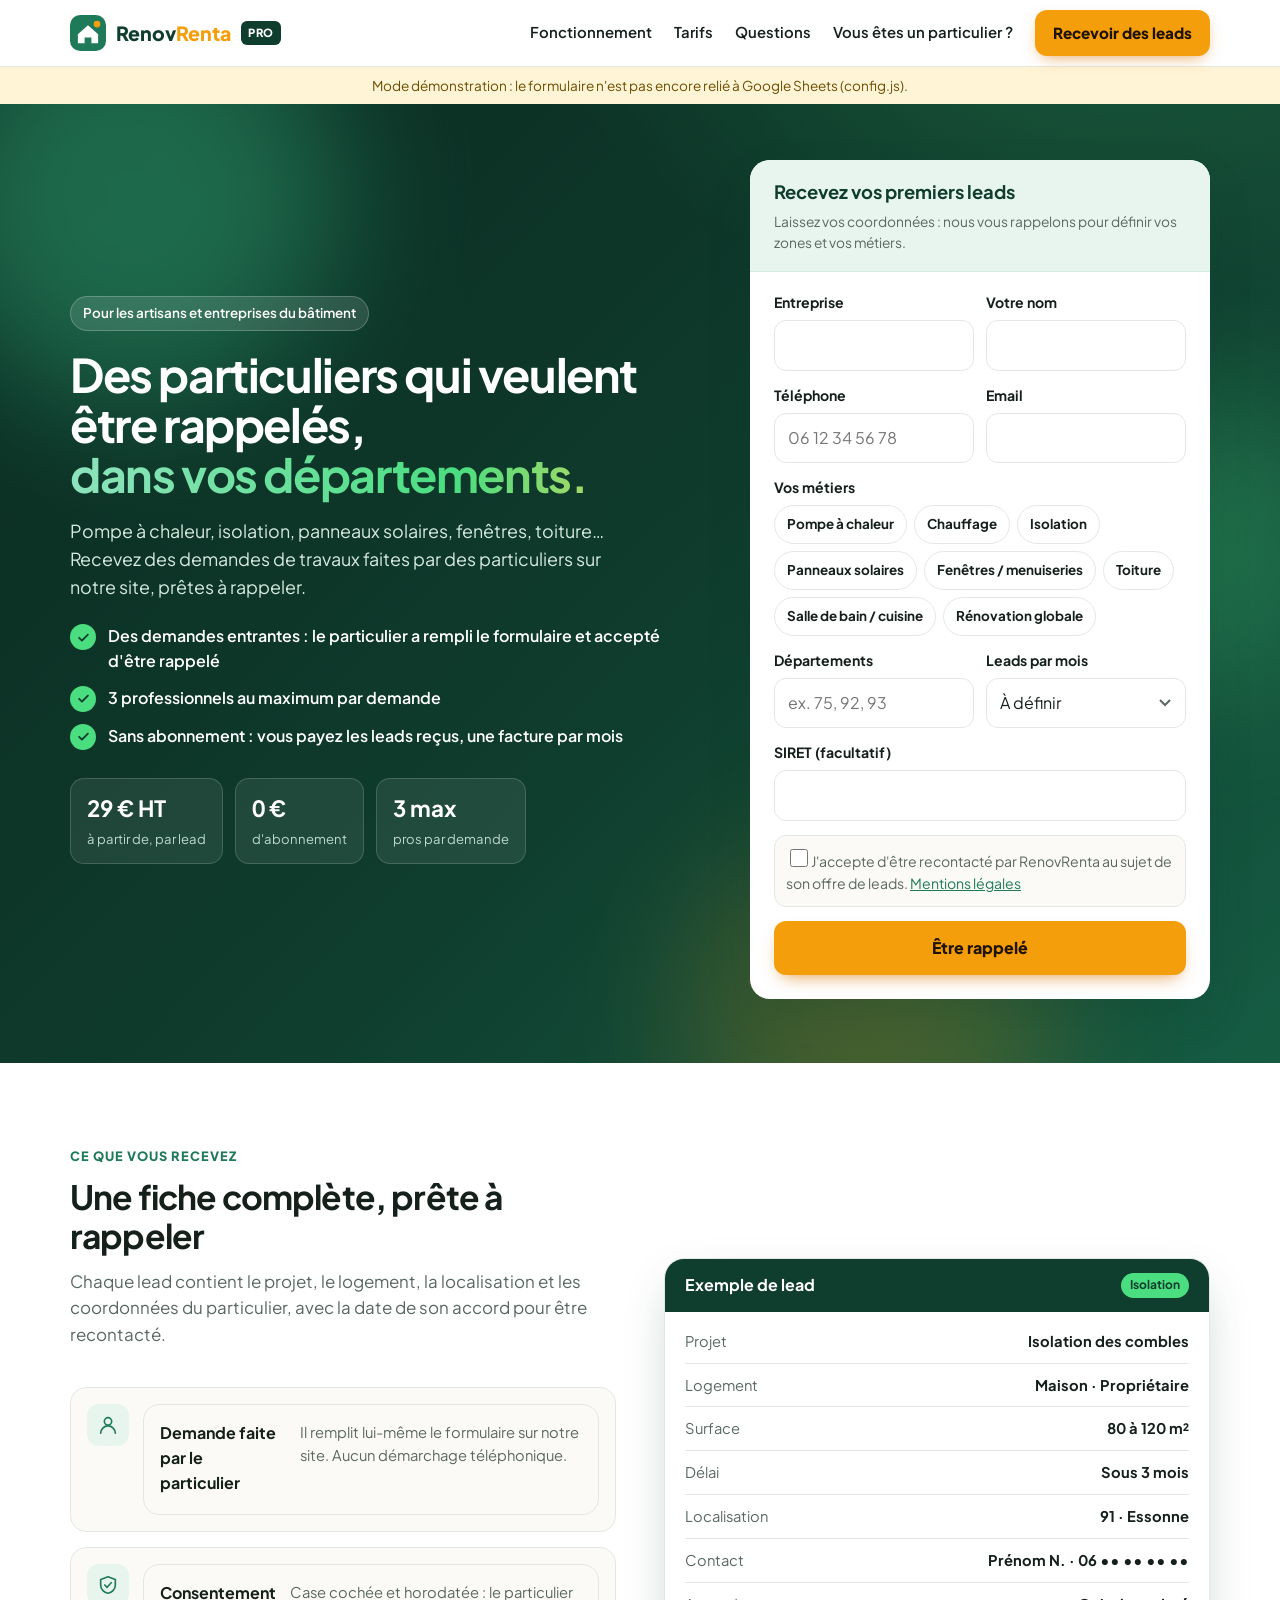
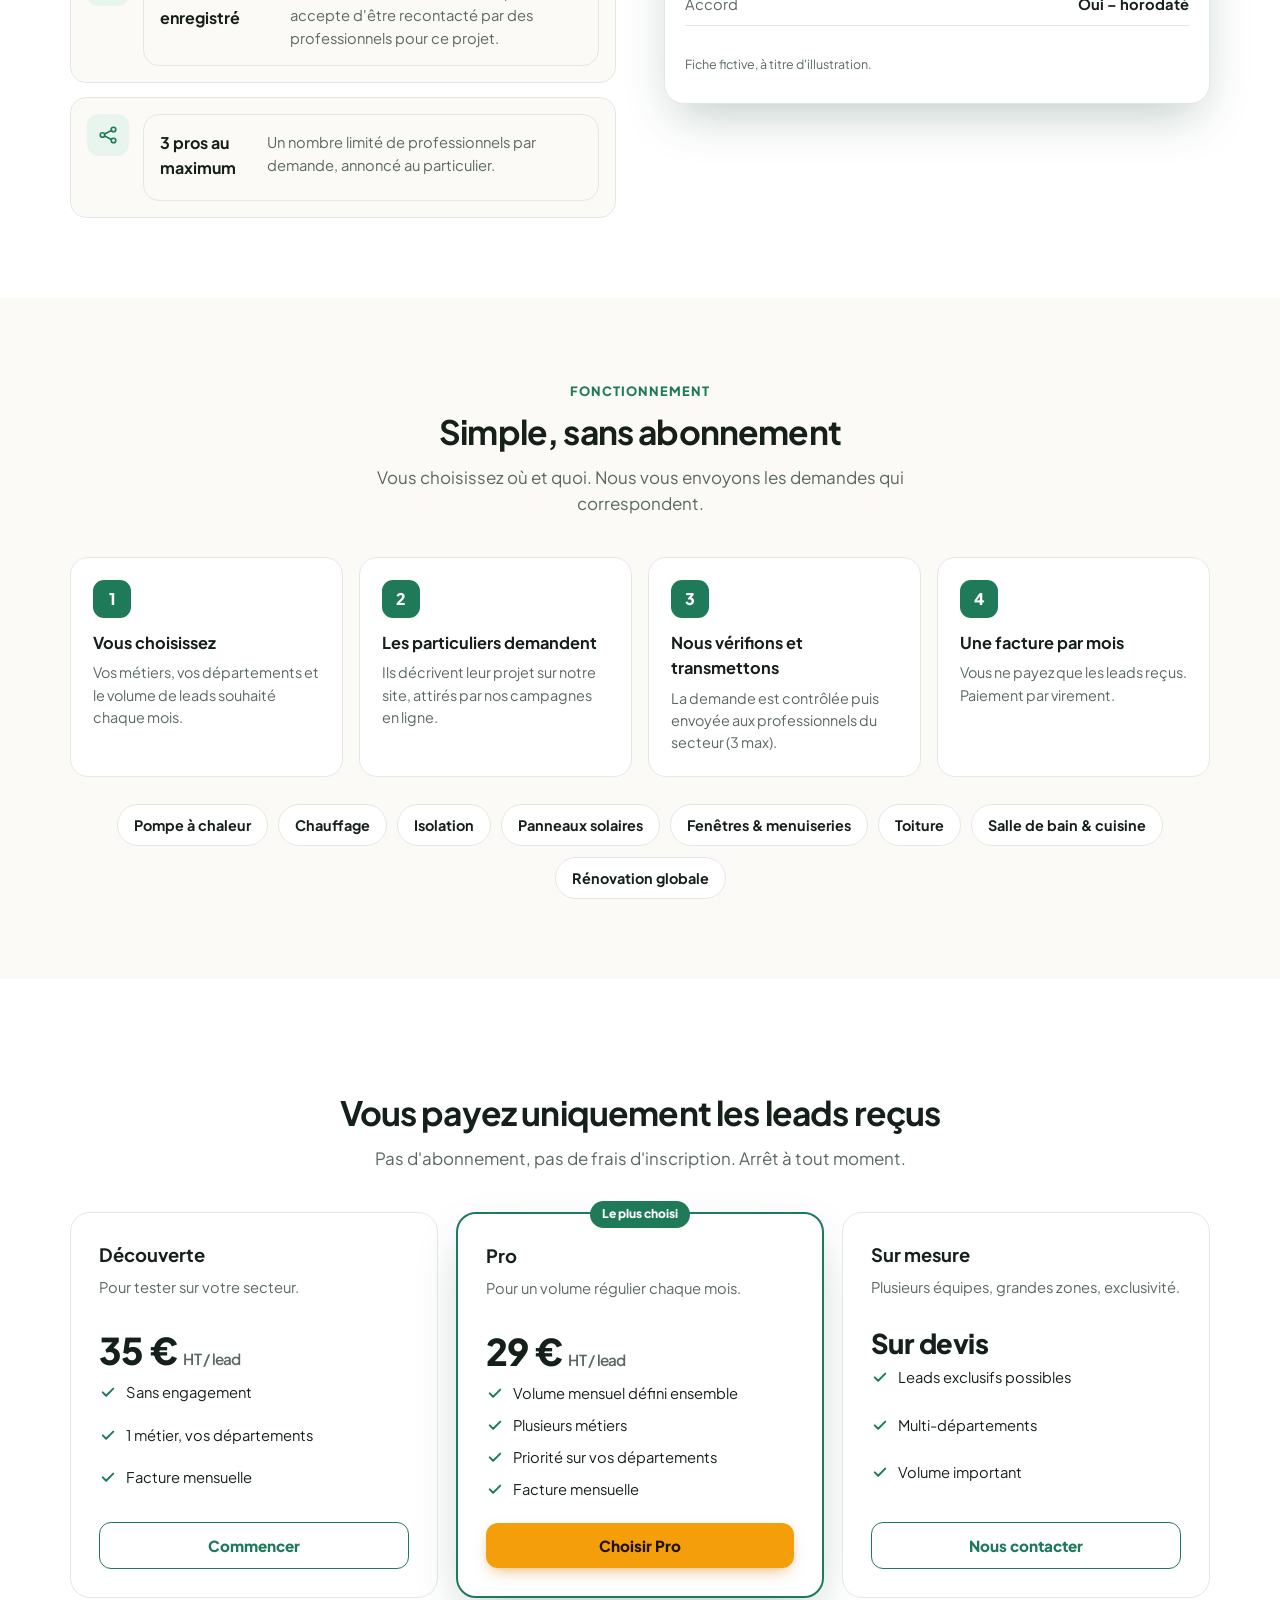
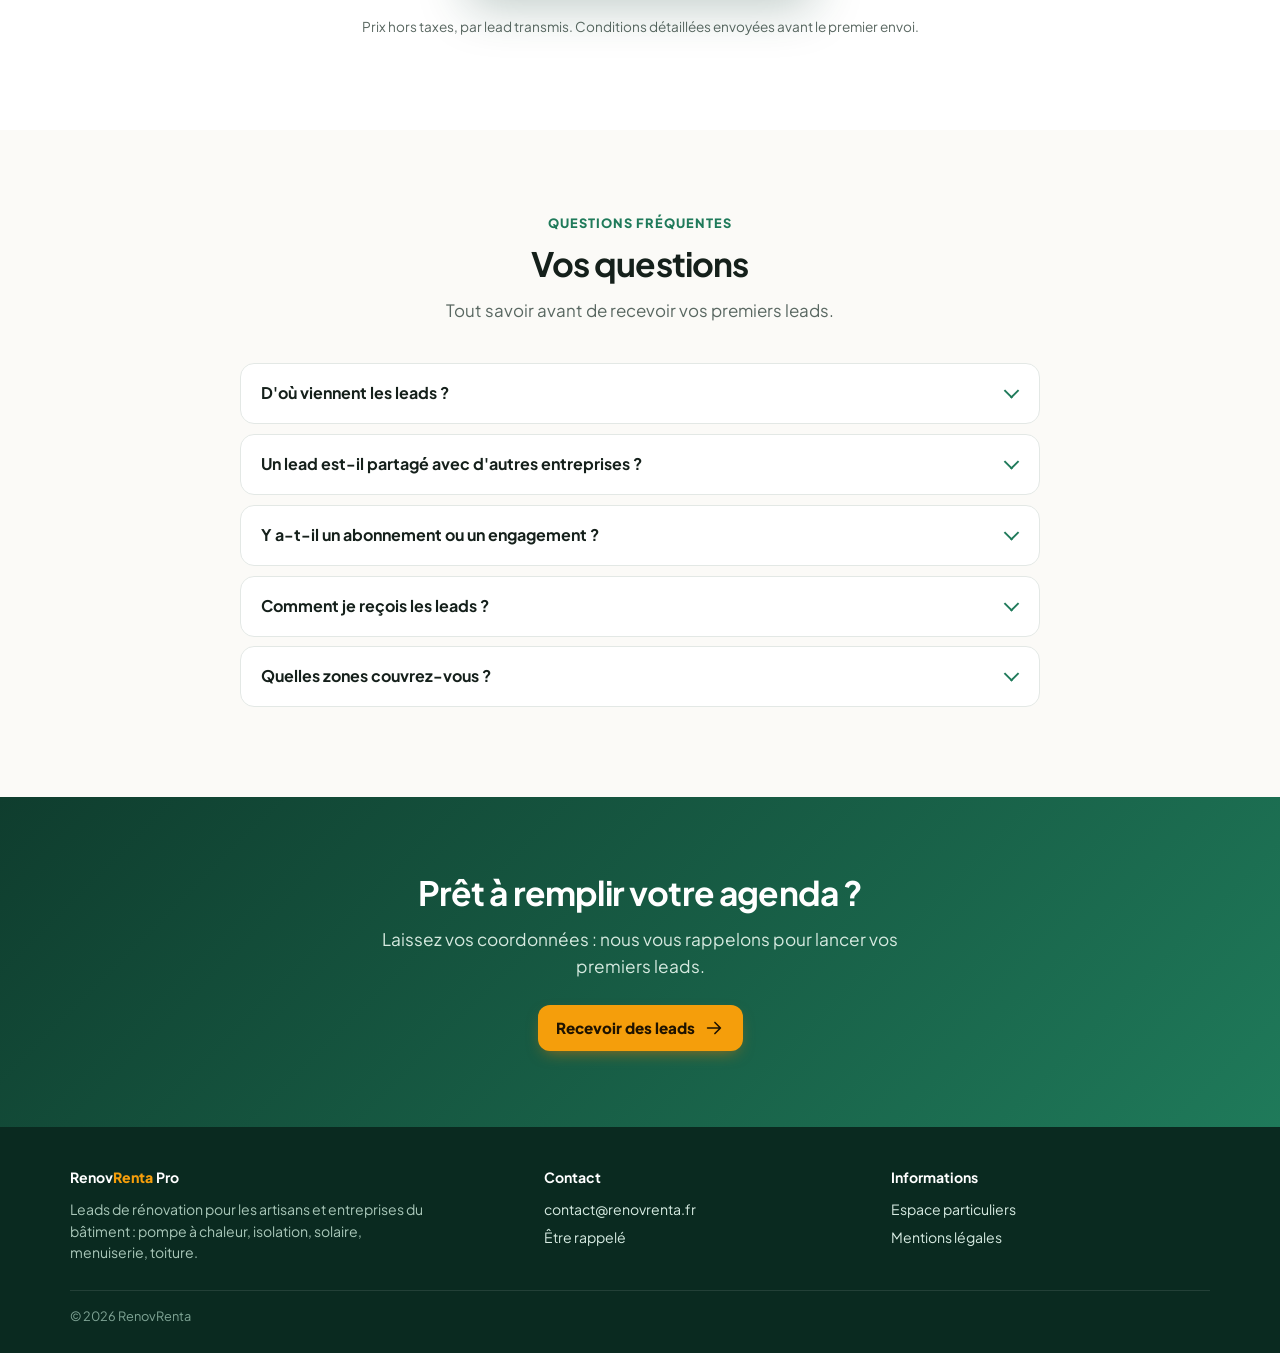
==== artisans.html @ 7b588a80 "Add files via upload" ====
<!DOCTYPE html>
<html lang="fr">
<head>
<meta charset="utf-8">
<meta name="viewport" content="width=device-width, initial-scale=1, viewport-fit=cover">
<title>RenovRenta Pro – Leads rénovation pour artisans : pompe à chaleur, isolation, solaire</title>
<meta name="description" content="Recevez des demandes de particuliers qui veulent être rappelés pour leurs travaux : pompe à chaleur, isolation, panneaux solaires, fenêtres, toiture. Dans vos départements, sans abonnement, à partir de 29 € HT le lead.">
<link rel="canonical" href="https://elya1234.github.io/Leade/artisans.html">
<meta name="robots" content="index, follow">
<meta property="og:type" content="website">
<meta property="og:locale" content="fr_FR">
<meta property="og:title" content="RenovRenta Pro – Des leads rénovation dans vos départements">
<meta property="og:description" content="Des particuliers qui demandent à être rappelés pour leurs travaux. Sans abonnement, à partir de 29 € HT le lead.">
<meta property="og:url" content="https://elya1234.github.io/Leade/artisans.html">
<meta property="og:image" content="https://elya1234.github.io/Leade/og-image.png">
<meta name="twitter:card" content="summary_large_image">
<meta name="theme-color" content="#0f3d2e">
<link rel="icon" type="image/svg+xml" href="favicon.svg">
<link rel="apple-touch-icon" href="apple-touch-icon.png">
<link rel="preconnect" href="https://fonts.googleapis.com">
<link rel="preconnect" href="https://fonts.gstatic.com" crossorigin>
<link href="https://fonts.googleapis.com/css2?family=Plus+Jakarta+Sans:wght@400;500;600;700;800&display=swap" rel="stylesheet">
<style>
:root{--vert:#1f7a5a;--vert-fonce:#0f3d2e;--menthe:#e8f5ef;--menthe-2:#d3ede1;--orange:#f59e0b;--orange-fonce:#d97706;--creme:#fbfaf7;--texte:#15201b;--gris:#5a6862;--bord:#e3e8e5;--erreur:#c62828;--ombre:0 20px 50px -12px rgba(15,61,46,.28);--ombre-s:0 4px 14px rgba(15,61,46,.08);--font:"Plus Jakarta Sans",-apple-system,BlinkMacSystemFont,"Segoe UI",Roboto,Arial,sans-serif}
*{box-sizing:border-box}html{scroll-behavior:smooth;-webkit-text-size-adjust:100%}
body{margin:0;font-family:var(--font);color:var(--texte);background:var(--creme);line-height:1.55;font-size:16px;-webkit-font-smoothing:antialiased}
a{color:var(--vert)}.wrap{max-width:1180px;margin:0 auto;padding:0 20px}
svg.i{width:22px;height:22px;stroke:currentColor;fill:none;stroke-width:1.8;stroke-linecap:round;stroke-linejoin:round;flex:none}
header.top{background:rgba(255,255,255,.96);backdrop-filter:blur(8px);border-bottom:1px solid var(--bord);position:sticky;top:0;z-index:40}
header.top .wrap{display:flex;align-items:center;justify-content:space-between;height:66px;gap:12px}
.logo{display:flex;align-items:center;gap:10px;text-decoration:none;color:var(--vert-fonce);font-weight:800;font-size:1.22rem}
.logo .pro{background:var(--vert-fonce);color:#fff;font-size:.7rem;padding:3px 7px;border-radius:6px;letter-spacing:.05em}
.nav{display:flex;align-items:center;gap:22px}.nav a.l{color:var(--texte);text-decoration:none;font-weight:600;font-size:.93rem}.nav a.l:hover{color:var(--vert)}
.btn-cta{white-space:nowrap;display:inline-flex;align-items:center;gap:8px;background:var(--orange);color:#1f1300;text-decoration:none;font-weight:800;padding:11px 18px;border-radius:12px;box-shadow:0 6px 16px -6px rgba(217,119,6,.7);border:0;font-family:inherit;font-size:.95rem;cursor:pointer;transition:.15s}
.btn-cta .sm{display:none}
.btn-cta:hover{background:var(--orange-fonce);color:#fff}
.demo{display:none;background:#fff4d6;color:#6b4e00;text-align:center;padding:8px 16px;font-size:.85rem}
.hero{background:radial-gradient(900px 500px at 85% -10%,rgba(74,222,128,.18),transparent 60%),linear-gradient(135deg,#0a2a20,#0f3d2e 55%,#155c43);color:#fff}
.hero .wrap{display:grid;grid-template-columns:1fr 460px;gap:56px;align-items:center;padding-top:56px;padding-bottom:64px}
.pastille{display:inline-flex;align-items:center;gap:8px;background:rgba(255,255,255,.12);border:1px solid rgba(255,255,255,.22);padding:6px 12px;border-radius:999px;font-size:.84rem;font-weight:600}
.hero h1{font-size:2.9rem;line-height:1.08;margin:18px 0;letter-spacing:-.03em}
.hero h1 span{color:#8ee3bd}
.hero p.acc{font-size:1.12rem;color:#d5e9df;margin:0 0 24px;max-width:560px}
.plus{list-style:none;margin:0 0 28px;padding:0;display:grid;gap:12px}
.plus li{display:flex;gap:12px;align-items:flex-start;font-weight:600}
.plus .ck{width:26px;height:26px;border-radius:50%;background:#4ade80;color:var(--vert-fonce);display:grid;place-items:center;flex:none}
.plus .ck svg{width:15px;height:15px;stroke-width:3}
.chiffres{display:flex;gap:12px;flex-wrap:wrap}
.chiffres div{background:rgba(255,255,255,.08);border:1px solid rgba(255,255,255,.16);border-radius:14px;padding:12px 16px}
.chiffres b{display:block;font-size:1.4rem}.chiffres div>span{font-size:.82rem;color:#bcd9cb}
.carte{background:#fff;color:var(--texte);border-radius:20px;box-shadow:var(--ombre);overflow:hidden;scroll-margin-top:84px}
.carte-tete{background:var(--menthe);padding:18px 24px;border-bottom:1px solid var(--menthe-2)}
.carte-tete h2{margin:0;font-size:1.15rem;color:var(--vert-fonce)}.carte-tete p{margin:4px 0 0;font-size:.86rem;color:var(--gris)}
form{padding:20px 24px 24px}
.champ{margin-bottom:14px}.champ>label,.lbl{display:block;font-weight:700;font-size:.88rem;margin-bottom:6px}
.champ input[type=text],.champ input[type=tel],.champ input[type=email],.champ select,.champ textarea{width:100%;font:inherit;font-size:16px;padding:12px 13px;border:1.5px solid var(--bord);border-radius:12px;background:#fff;color:var(--texte);-webkit-appearance:none;appearance:none}
.champ select{background-image:url("data:image/svg+xml,%3Csvg xmlns='http://www.w3.org/2000/svg' width='12' height='8'%3E%3Cpath d='M1 1l5 5 5-5' stroke='%235a6862' stroke-width='2' fill='none'/%3E%3C/svg%3E");background-repeat:no-repeat;background-position:right 14px center;padding-right:36px}
.champ textarea{min-height:70px;resize:vertical}
.champ input:focus,.champ select:focus,.champ textarea:focus{outline:none;border-color:var(--vert);box-shadow:0 0 0 4px #dbf0e6}
.deux{display:grid;grid-template-columns:1fr 1fr;gap:12px}
.pills{display:flex;flex-wrap:wrap;gap:7px}.pill{position:relative}.pill input{position:absolute;opacity:0;pointer-events:none}
.pill label{display:inline-block;padding:8px 12px;border:1.5px solid var(--bord);border-radius:999px;cursor:pointer;font-weight:700;font-size:.84rem;background:#fff}
.pill input:checked+label{background:var(--vert);border-color:var(--vert);color:#fff}
.pill input:focus-visible+label{outline:3px solid #9fdcc3}
.err{color:var(--erreur);font-size:.82rem;margin-top:5px;display:none;font-weight:600}.invalide .err{display:block}.invalide input{border-color:var(--erreur)!important}
.consent{display:flex;gap:10px;align-items:flex-start;font-size:.8rem;color:var(--gris);background:var(--creme);padding:11px;border-radius:12px;border:1px solid var(--bord);cursor:pointer;font-weight:400!important}
.consent input{margin-top:2px;width:18px;height:18px;flex:none;accent-color:var(--vert)}
.btn-go{width:100%;font:inherit;font-weight:800;border:0;border-radius:12px;padding:15px;cursor:pointer;background:var(--orange);color:#1f1300;font-size:1rem;box-shadow:0 8px 18px -8px rgba(217,119,6,.8)}
.btn-go:hover{background:var(--orange-fonce);color:#fff}.btn-go[disabled]{opacity:.65}
.ok{display:none;text-align:center;padding:30px 24px}
.ok .rond{width:68px;height:68px;border-radius:50%;background:var(--menthe);color:var(--vert);display:grid;place-items:center;margin:0 auto 12px}
.hp{position:absolute;left:-9999px}
section.s{padding:80px 0}section.blanc{background:#fff}
.sur{display:inline-block;color:var(--vert);font-weight:800;font-size:.8rem;letter-spacing:.08em;text-transform:uppercase;margin-bottom:10px}
h2.titre{font-size:2.1rem;line-height:1.15;letter-spacing:-.025em;margin:0 0 14px}
p.intro{color:var(--gris);font-size:1.06rem;margin:0 0 40px;max-width:640px}
.centre{text-align:center}.centre p.intro{margin-left:auto;margin-right:auto}
.lead-ex{display:grid;grid-template-columns:1fr 1fr;gap:48px;align-items:center}
.fiche{background:#fff;border:1px solid var(--bord);border-radius:20px;box-shadow:var(--ombre);overflow:hidden}
.fiche .th{background:var(--vert-fonce);color:#fff;padding:14px 20px;display:flex;justify-content:space-between;align-items:center;font-weight:700}
.fiche .th span{background:#4ade80;color:var(--vert-fonce);font-size:.75rem;padding:3px 9px;border-radius:999px}
.fiche dl{margin:0;padding:8px 20px 16px;display:grid;grid-template-columns:auto 1fr;gap:0}
.fiche dt,.fiche dd{padding:10px 0;border-bottom:1px solid var(--bord);margin:0;font-size:.92rem}
.fiche dt{color:var(--gris);padding-right:18px}.fiche dd{font-weight:700;text-align:right}
.fiche .note{font-size:.78rem;color:var(--gris);padding:0 20px 16px}
.liste-ok{display:grid;gap:14px}
.liste-ok div{display:flex;gap:14px;background:var(--creme);border:1px solid var(--bord);border-radius:16px;padding:16px}
.liste-ok .ic{width:42px;height:42px;border-radius:12px;background:var(--menthe);color:var(--vert);display:grid;place-items:center;flex:none}
.liste-ok h3{margin:0 0 3px;font-size:1rem}.liste-ok p{margin:0;color:var(--gris);font-size:.92rem}
.etapes{display:grid;grid-template-columns:repeat(4,1fr);gap:16px;counter-reset:e}
.etapes div{background:#fff;border:1px solid var(--bord);border-radius:18px;padding:22px;position:relative}
.etapes div::before{counter-increment:e;content:counter(e);width:38px;height:38px;border-radius:11px;background:var(--vert);color:#fff;font-weight:800;display:grid;place-items:center;margin-bottom:12px}
.etapes h3{margin:0 0 6px;font-size:1.02rem}.etapes p{margin:0;color:var(--gris);font-size:.9rem}
.metiers{display:flex;flex-wrap:wrap;gap:10px;justify-content:center;margin-top:28px}
.metiers span{background:#fff;border:1px solid var(--bord);border-radius:999px;padding:9px 16px;font-weight:700;font-size:.9rem}
.prix{display:grid;grid-template-columns:repeat(3,1fr);gap:18px;align-items:stretch}
.prix>div{background:#fff;border:1px solid var(--bord);border-radius:20px;padding:28px;display:flex;flex-direction:column}
.prix .star{border:2px solid var(--vert);box-shadow:var(--ombre);position:relative}
.prix .star::before{content:"Le plus choisi";position:absolute;top:-13px;left:50%;transform:translateX(-50%);background:var(--vert);color:#fff;font-size:.75rem;font-weight:800;padding:4px 12px;border-radius:999px}
.prix h3{margin:0 0 6px;font-size:1.15rem}.prix .p{font-size:2.3rem;font-weight:800;letter-spacing:-.02em;margin:8px 0 2px}
.prix .p small{font-size:.95rem;color:var(--gris);font-weight:600}.prix .d{color:var(--gris);font-size:.92rem;margin:0 0 16px}
.prix ul{list-style:none;padding:0;margin:0 0 22px;display:grid;gap:9px;flex:1}
.prix li{display:flex;gap:9px;font-size:.92rem}.prix li svg{color:var(--vert);width:18px;height:18px;stroke-width:2.6;margin-top:2px}
.prix a{text-align:center;justify-content:center}
.prix a.sec{background:#fff;border:1.5px solid var(--vert);color:var(--vert);box-shadow:none}
.mention-prix{text-align:center;color:var(--gris);font-size:.85rem;margin-top:18px}
.faq{max-width:800px;margin:0 auto}
.faq details{background:#fff;border:1px solid var(--bord);border-radius:14px;margin-bottom:10px}
.faq summary{cursor:pointer;font-weight:700;padding:17px 50px 17px 20px;list-style:none;position:relative}
.faq summary::-webkit-details-marker{display:none}
.faq summary::after{content:"";position:absolute;right:22px;top:50%;width:9px;height:9px;border-right:2.5px solid var(--vert);border-bottom:2.5px solid var(--vert);transform:translateY(-70%) rotate(45deg);transition:.2s}
.faq details[open] summary::after{transform:translateY(-30%) rotate(-135deg)}
.faq p{margin:0;padding:0 20px 17px;color:var(--gris)}
.final{background:linear-gradient(135deg,#0f3d2e,#1f7a5a);color:#fff;text-align:center;padding:76px 0}
.final h2{color:#fff}.final p{color:#d5e9df;margin:0 auto 26px;max-width:560px;font-size:1.08rem}
footer{background:#0a2a20;color:#a9c7b9;padding:40px 0 26px;font-size:.88rem}
footer .grille{display:grid;grid-template-columns:1.4fr 1fr 1fr;gap:28px}
footer h4{color:#fff;margin:0 0 10px}
footer a,footer button.lien{color:#d7ebe2;text-decoration:none;background:none;border:0;font:inherit;cursor:pointer;padding:0;display:block;margin:6px 0;text-align:left}
footer a:hover,footer button.lien:hover{color:#fff;text-decoration:underline}
footer .bas{border-top:1px solid rgba(255,255,255,.1);margin-top:26px;padding-top:16px;font-size:.8rem;color:#7fa495}
dialog{max-width:720px;width:calc(100% - 28px);border:0;border-radius:18px;padding:0;box-shadow:var(--ombre)}
dialog::backdrop{background:rgba(5,20,14,.55)}dialog .contenu{padding:28px;max-height:74vh;overflow:auto;font-size:.93rem}
dialog h3{font-size:1rem;margin:18px 0 6px}dialog .fermer{border-top:1px solid var(--bord);padding:12px 28px;text-align:right}
@media (max-width:1020px){
  .hero .wrap,.lead-ex{grid-template-columns:1fr;gap:28px}
  .hero .wrap{padding-top:28px;padding-bottom:36px}.hero h1{font-size:2rem}
  .etapes,.prix{grid-template-columns:1fr 1fr}.nav a.l{display:none}
  footer .grille{grid-template-columns:1fr}section.s{padding:58px 0}h2.titre{font-size:1.7rem}
  .prix .star{order:-1}
}
@media (max-width:560px){
  .wrap{padding:0 16px}.etapes,.prix,.deux{grid-template-columns:1fr}
  form{padding:18px 16px 20px}.carte-tete{padding:16px}
  .btn-cta.head{padding:9px 12px;font-size:.84rem}.btn-cta .lg{display:none}.btn-cta .sm{display:inline}.chiffres{display:none}
}
</style>
<script>document.documentElement.classList.add('rr-js')</script>
<link rel="stylesheet" href="ux.css">
</head>
<body>
<svg width="0" height="0" style="position:absolute" aria-hidden="true">
  <symbol id="i-check" viewBox="0 0 24 24"><path d="M5 12.5l4.5 4.5L19 7.5"/></symbol>
  <symbol id="i-pin" viewBox="0 0 24 24"><path d="M12 21s-7-6.2-7-11.5a7 7 0 0114 0C19 14.8 12 21 12 21z"/><circle cx="12" cy="9.5" r="2.5"/></symbol>
  <symbol id="i-user" viewBox="0 0 24 24"><circle cx="12" cy="8" r="4"/><path d="M4 21a8 8 0 0116 0"/></symbol>
  <symbol id="i-shield" viewBox="0 0 24 24"><path d="M12 3l8 3v6c0 4.5-3.4 8.2-8 9-4.6-.8-8-4.5-8-9V6z"/><path d="M8.5 12l2.5 2.5 4.5-5"/></symbol>
  <symbol id="i-share" viewBox="0 0 24 24"><circle cx="6" cy="12" r="2.5"/><circle cx="18" cy="6" r="2.5"/><circle cx="18" cy="18" r="2.5"/><path d="M8.3 11l7.4-3.8M8.3 13l7.4 3.8"/></symbol>
  <symbol id="i-doc" viewBox="0 0 24 24"><path d="M6 3h8l4 4v14H6z"/><path d="M14 3v4h4M9 12h6M9 16h6"/></symbol>
  <symbol id="i-fleche" viewBox="0 0 24 24"><path d="M5 12h14M13 6l6 6-6 6"/></symbol>
</svg>

<header class="top">
  <div class="wrap">
    <a class="logo" href="artisans.html">
      <svg width="36" height="36" viewBox="0 0 32 32" aria-hidden="true"><rect width="32" height="32" rx="9" fill="#1f7a5a"/><path d="M7 17l9-8 9 8v8h-6v-5h-6v5H7z" fill="#fff"/><circle cx="24" cy="8" r="3" fill="#f59e0b"/></svg>
      <span class="nom-marque">RenovRenta</span><span class="pro">PRO</span>
    </a>
    <nav class="nav">
      <a class="l" href="#fonctionnement">Fonctionnement</a>
      <a class="l" href="#tarifs">Tarifs</a>
      <a class="l" href="#faq">Questions</a>
      <a class="l" href="index.html">Vous êtes un particulier ?</a>
      <a class="btn-cta head" href="#contact" data-cta><span class="lg">Recevoir des leads</span><span class="sm">Être rappelé</span></a>
    </nav>
  </div>
</header>
<div class="demo" id="bandeau-demo">Mode démonstration : le formulaire n'est pas encore relié à Google Sheets (config.js).</div>

<main>
<div class="hero">
  <div class="wrap">
    <div>
      <span class="pastille">Pour les artisans et entreprises du bâtiment</span>
      <h1>Des particuliers qui veulent être rappelés,<br><span>dans vos départements.</span></h1>
      <p class="acc">Pompe à chaleur, isolation, panneaux solaires, fenêtres, toiture… Recevez des demandes de travaux faites par des particuliers sur notre site, prêtes à rappeler.</p>
      <ul class="plus">
        <li><span class="ck"><svg class="i"><use href="#i-check"/></svg></span><span>Des demandes entrantes : le particulier a rempli le formulaire et accepté d'être rappelé</span></li>
        <li><span class="ck"><svg class="i"><use href="#i-check"/></svg></span><span><span class="nb-pros">3</span> professionnels au maximum par demande</span></li>
        <li><span class="ck"><svg class="i"><use href="#i-check"/></svg></span><span>Sans abonnement : vous payez les leads reçus, une facture par mois</span></li>
      </ul>
      <div class="chiffres">
        <div><b>29 € HT</b><span>à partir de, par lead</span></div>
        <div><b>0 €</b><span>d'abonnement</span></div>
        <div><b><span class="nb-pros">3</span> max</b><span>pros par demande</span></div>
      </div>
    </div>
    <div class="carte" id="contact">
      <div class="carte-tete"><h2>Recevez vos premiers leads</h2><p>Laissez vos coordonnées : nous vous rappelons pour définir vos zones et vos métiers.</p></div>
      <form id="form-artisan" novalidate>
        <div class="deux">
          <div class="champ" data-requis="entreprise"><label for="entreprise">Entreprise</label><input type="text" id="entreprise" name="entreprise" autocomplete="organization"><div class="err">Obligatoire.</div></div>
          <div class="champ" data-requis="contact"><label for="contact_nom">Votre nom</label><input type="text" id="contact_nom" name="contact" autocomplete="name"><div class="err">Obligatoire.</div></div>
        </div>
        <div class="deux">
          <div class="champ" data-requis="telephone"><label for="telephone">Téléphone</label><input type="tel" id="telephone" name="telephone" autocomplete="tel" placeholder="06 12 34 56 78"><div class="err">10 chiffres.</div></div>
          <div class="champ" data-requis="email"><label for="email">Email</label><input type="email" id="email" name="email" autocomplete="email"><div class="err">Email invalide.</div></div>
        </div>
        <div class="champ" data-requis="metiers">
          <span class="lbl">Vos métiers</span>
          <div class="pills" id="pills-metiers"></div>
          <div class="err">Choisissez au moins un métier.</div>
        </div>
        <div class="deux">
          <div class="champ" data-requis="departements"><label for="departements">Départements</label><input type="text" id="departements" name="departements" placeholder="ex. 75, 92, 93"><div class="err">Obligatoire.</div></div>
          <div class="champ"><label for="volume">Leads par mois</label><select id="volume" name="volume"><option value="">À définir</option><option>Moins de 10</option><option>10 à 30</option><option>30 à 60</option><option>Plus de 60</option></select></div>
        </div>
        <div class="champ"><label for="siret">SIRET (facultatif)</label><input type="text" id="siret" name="siret" inputmode="numeric" maxlength="17"></div>
        <div class="hp" aria-hidden="true"><input type="text" name="website" tabindex="-1" autocomplete="off"></div>
        <div class="champ" data-requis="consentement">
          <label class="consent"><input type="checkbox" id="consentement" name="consentement" value="oui"><span>J'accepte d'être recontacté par <span class="nom-marque">RenovRenta</span> au sujet de son offre de leads. <button type="button" data-ouvrir="dlg-mentions" style="background:none;border:0;padding:0;color:var(--vert);text-decoration:underline;font:inherit;cursor:pointer">Mentions légales</button></span></label>
          <div class="err">Nécessaire pour vous recontacter.</div>
        </div>
        <div class="err" id="err-envoi" style="margin-bottom:10px"></div>
        <button type="submit" class="btn-go" id="btn-envoyer">Être rappelé</button>
      </form>
      <div class="ok" id="ok">
        <div class="rond"><svg class="i" style="width:32px;height:32px;stroke-width:2.6"><use href="#i-check"/></svg></div>
        <h3 style="margin:0 0 6px">Merci, c'est noté !</h3>
        <p style="color:var(--gris);margin:0">Nous vous rappelons rapidement pour définir vos zones, vos métiers et votre volume.</p>
      </div>
    </div>
  </div>
</div>

<section class="s blanc">
  <div class="wrap lead-ex">
    <div>
      <span class="sur">Ce que vous recevez</span>
      <h2 class="titre">Une fiche complète, prête à rappeler</h2>
      <p class="intro">Chaque lead contient le projet, le logement, la localisation et les coordonnées du particulier, avec la date de son accord pour être recontacté.</p>
      <div class="liste-ok">
        <div><span class="ic"><svg class="i"><use href="#i-user"/></svg></span><div><h3>Demande faite par le particulier</h3><p>Il remplit lui-même le formulaire sur notre site. Aucun démarchage téléphonique.</p></div></div>
        <div><span class="ic"><svg class="i"><use href="#i-shield"/></svg></span><div><h3>Consentement enregistré</h3><p>Case cochée et horodatée : le particulier accepte d'être recontacté par des professionnels pour ce projet.</p></div></div>
        <div><span class="ic"><svg class="i"><use href="#i-share"/></svg></span><div><h3><span class="nb-pros">3</span> pros au maximum</h3><p>Un nombre limité de professionnels par demande, annoncé au particulier.</p></div></div>
      </div>
    </div>
    <div class="fiche">
      <div class="th">Exemple de lead <span>Isolation</span></div>
      <dl>
        <dt>Projet</dt><dd>Isolation des combles</dd>
        <dt>Logement</dt><dd>Maison · Propriétaire</dd>
        <dt>Surface</dt><dd>80 à 120 m²</dd>
        <dt>Délai</dt><dd>Sous 3 mois</dd>
        <dt>Localisation</dt><dd>91 · Essonne</dd>
        <dt>Contact</dt><dd>Prénom N. · 06 •• •• •• ••</dd>
        <dt>Accord</dt><dd>Oui – horodaté</dd>
      </dl>
      <p class="note">Fiche fictive, à titre d'illustration.</p>
    </div>
  </div>
</section>

<section class="s" id="fonctionnement">
  <div class="wrap">
    <div class="centre">
      <span class="sur">Fonctionnement</span>
      <h2 class="titre">Simple, sans abonnement</h2>
      <p class="intro">Vous choisissez où et quoi. Nous vous envoyons les demandes qui correspondent.</p>
    </div>
    <div class="etapes">
      <div><h3>Vous choisissez</h3><p>Vos métiers, vos départements et le volume de leads souhaité chaque mois.</p></div>
      <div><h3>Les particuliers demandent</h3><p>Ils décrivent leur projet sur notre site, attirés par nos campagnes en ligne.</p></div>
      <div><h3>Nous vérifions et transmettons</h3><p>La demande est contrôlée puis envoyée aux professionnels du secteur (<span class="nb-pros">3</span> max).</p></div>
      <div><h3>Une facture par mois</h3><p>Vous ne payez que les leads reçus. Paiement par virement.</p></div>
    </div>
    <div class="metiers">
      <span>Pompe à chaleur</span><span>Chauffage</span><span>Isolation</span><span>Panneaux solaires</span><span>Fenêtres &amp; menuiseries</span><span>Toiture</span><span>Salle de bain &amp; cuisine</span><span>Rénovation globale</span>
    </div>
  </div>
</section>

<section class="s blanc" id="tarifs">
  <div class="wrap">
    <div class="centre">
      <span class="sur">Tarifs</span>
      <h2 class="titre">Vous payez uniquement les leads reçus</h2>
      <p class="intro">Pas d'abonnement, pas de frais d'inscription. Arrêt à tout moment.</p>
    </div>
    <div class="prix">
      <div>
        <h3>Découverte</h3><p class="d">Pour tester sur votre secteur.</p>
        <div class="p">35 € <small>HT / lead</small></div>
        <ul><li><svg class="i"><use href="#i-check"/></svg>Sans engagement</li><li><svg class="i"><use href="#i-check"/></svg>1 métier, vos départements</li><li><svg class="i"><use href="#i-check"/></svg>Facture mensuelle</li></ul>
        <a class="btn-cta sec" href="#contact" data-cta>Commencer</a>
      </div>
      <div class="star">
        <h3>Pro</h3><p class="d">Pour un volume régulier chaque mois.</p>
        <div class="p">29 € <small>HT / lead</small></div>
        <ul><li><svg class="i"><use href="#i-check"/></svg>Volume mensuel défini ensemble</li><li><svg class="i"><use href="#i-check"/></svg>Plusieurs métiers</li><li><svg class="i"><use href="#i-check"/></svg>Priorité sur vos départements</li><li><svg class="i"><use href="#i-check"/></svg>Facture mensuelle</li></ul>
        <a class="btn-cta" href="#contact" data-cta>Choisir Pro</a>
      </div>
      <div>
        <h3>Sur mesure</h3><p class="d">Plusieurs équipes, grandes zones, exclusivité.</p>
        <div class="p" style="font-size:1.7rem">Sur devis</div>
        <ul><li><svg class="i"><use href="#i-check"/></svg>Leads exclusifs possibles</li><li><svg class="i"><use href="#i-check"/></svg>Multi-départements</li><li><svg class="i"><use href="#i-check"/></svg>Volume important</li></ul>
        <a class="btn-cta sec" href="#contact" data-cta>Nous contacter</a>
      </div>
    </div>
    <p class="mention-prix">Prix hors taxes, par lead transmis. Conditions détaillées envoyées avant le premier envoi.</p>
  </div>
</section>

<section class="s" id="faq">
  <div class="wrap">
    <div class="centre"><span class="sur">Questions fréquentes</span><h2 class="titre">Vos questions</h2><p class="intro">Tout savoir avant de recevoir vos premiers leads.</p></div>
    <div class="faq">
      <details><summary>D'où viennent les leads ?</summary><p>De particuliers qui remplissent eux-mêmes le formulaire de demande de devis sur notre site, après avoir vu nos publicités en ligne ou trouvé le site sur internet. Ils cochent une case pour accepter d'être recontactés par des professionnels.</p></details>
      <details><summary>Un lead est-il partagé avec d'autres entreprises ?</summary><p>Chaque demande est transmise à <span class="nb-pros">3</span> professionnels au maximum, comme annoncé au particulier. Des leads exclusifs sont possibles sur devis.</p></details>
      <details><summary>Y a-t-il un abonnement ou un engagement ?</summary><p>Non. Vous payez les leads reçus, sur facture mensuelle, et vous pouvez arrêter quand vous voulez.</p></details>
      <details><summary>Comment je reçois les leads ?</summary><p>Par email ou SMS, avec toutes les informations du projet et les coordonnées du particulier. Nous définissons ensemble le format qui vous convient.</p></details>
      <details><summary>Quelles zones couvrez-vous ?</summary><p>La France métropolitaine, département par département, selon les campagnes en cours. Indiquez vos départements dans le formulaire.</p></details>
    </div>
  </div>
</section>

<section class="final">
  <div class="wrap">
    <h2 class="titre">Prêt à remplir votre agenda ?</h2>
    <p>Laissez vos coordonnées : nous vous rappelons pour lancer vos premiers leads.</p>
    <a class="btn-cta" href="#contact" data-cta>Recevoir des leads <svg class="i"><use href="#i-fleche"/></svg></a>
  </div>
</section>
</main>

<footer>
  <div class="wrap">
    <div class="grille">
      <div><h4><span class="nom-marque">RenovRenta</span> Pro</h4><p style="margin:0;max-width:360px">Leads de rénovation pour les artisans et entreprises du bâtiment : pompe à chaleur, isolation, solaire, menuiserie, toiture.</p></div>
      <div><h4>Contact</h4><a data-email href="#"></a><a href="#contact">Être rappelé</a></div>
      <div><h4>Informations</h4><a href="index.html">Espace particuliers</a><button class="lien" data-ouvrir="dlg-mentions">Mentions légales</button></div>
    </div>
    <div class="bas">© <span class="annee"></span> <span class="nom-marque">RenovRenta</span></div>
  </div>
</footer>

<dialog id="dlg-mentions">
  <div class="contenu">
    <h2 style="margin-top:0">Mentions légales</h2>
    <h3>Éditeur du site</h3>
    <p><span data-legal="societe"></span><br>Siège : <span data-legal="adresse"></span><br>Email : <a data-email href="#"></a><span data-si-tel hidden> – Téléphone : <span data-legal="telephone"></span></span><br>Directeur de la publication : <span data-legal="dirigeant"></span></p>
    <h3>Hébergement</h3>
    <p><span data-legal="hebergeur"></span>.</p>
    <h3>Données des professionnels</h3>
    <p>Les informations envoyées via ce formulaire servent uniquement à vous recontacter au sujet de notre offre et à gérer la relation commerciale. Vous pouvez en demander l'accès, la rectification ou la suppression par email.</p>
  </div>
  <div class="fermer"><button class="btn-go" style="width:auto;padding:11px 20px" data-fermer>Fermer</button></div>
</dialog>

<script src="config.js"></script>
<script src="ux.js"></script>
<script>
const CFG = window.RENOVRENTA || {};
const SCRIPT_URL = CFG.SCRIPT_URL || '';
const modeDemo = !/^https:\/\/script\.google\.com\//.test(SCRIPT_URL);
if (modeDemo) document.getElementById('bandeau-demo').style.display = 'block';

const METIERS = ['Pompe à chaleur', 'Chauffage', 'Isolation', 'Panneaux solaires', 'Fenêtres / menuiseries', 'Toiture', 'Salle de bain / cuisine', 'Rénovation globale'];
document.getElementById('pills-metiers').innerHTML = METIERS.map((m, i) =>
  `<span class="pill"><input type="checkbox" name="metiers" id="m${i}" value="${m}"><label for="m${i}">${m}</label></span>`).join('');

const form = document.getElementById('form-artisan');
const val = n => {
  if (n === 'metiers') return [...form.querySelectorAll('input[name=metiers]:checked')].map(x => x.value).join(', ');
  const el = form.elements[n]; if (!el) return '';
  if (el.type === 'checkbox') return el.checked ? el.value : '';
  return el.value.trim();
};
const regles = {
  entreprise: v => v.length > 1, contact: v => v.length > 1,
  telephone: v => /^0[1-9]\d{8}$/.test(v.replace(/[\s.\-()]/g, '').replace(/^\+33/, '0')),
  email: v => /^[^\s@]+@[^\s@]+\.[^\s@]{2,}$/.test(v), metiers: v => !!v, departements: v => v.length >= 2, consentement: v => v === 'oui'
};
function valider() {
  let premier = null;
  form.querySelectorAll('[data-requis]').forEach(b => {
    const ok = regles[b.dataset.requis](val(b.dataset.requis));
    b.classList.toggle('invalide', !ok); if (!ok && !premier) premier = b;
  });
  if (premier) premier.scrollIntoView({ behavior: 'smooth', block: 'center' });
  return !premier;
}
['input', 'change'].forEach(ev => form.addEventListener(ev, e => {
  const b = e.target.closest('[data-requis]');
  if (b && b.classList.contains('invalide') && regles[b.dataset.requis](val(b.dataset.requis))) b.classList.remove('invalide');
}));
form.addEventListener('submit', async e => {
  e.preventDefault(); if (!valider()) return;
  const btn = document.getElementById('btn-envoyer'), err = document.getElementById('err-envoi');
  btn.disabled = true; btn.textContent = 'Envoi…'; err.style.display = 'none';
  const p = new URLSearchParams({ formulaire: 'artisan' });
  ['entreprise', 'contact', 'telephone', 'email', 'metiers', 'departements', 'volume', 'siret', 'consentement', 'website'].forEach(n => p.append(n, val(n)));
  const u = new URLSearchParams(location.search);
  p.append('source', [u.get('utm_source'), u.get('utm_campaign')].filter(Boolean).join(' / ') || 'site pro');
  try {
    if (modeDemo && location.protocol !== 'file:') { err.textContent = 'Formulaire bientôt disponible. Écrivez-nous à ' + CFG.EMAIL + '.'; err.style.display = 'block'; btn.disabled = false; btn.textContent = 'Être rappelé'; return; }
    if (modeDemo) { console.warn('Démo', Object.fromEntries(p)); await new Promise(r => setTimeout(r, 500)); }
    else await fetch(SCRIPT_URL, { method: 'POST', mode: 'no-cors', body: p });
    form.style.display = 'none'; document.getElementById('ok').style.display = 'block';
  } catch (x) {
    err.textContent = "L'envoi n'a pas fonctionné. Réessayez ou écrivez-nous à " + CFG.EMAIL + '.'; err.style.display = 'block';
    btn.disabled = false; btn.textContent = 'Être rappelé';
  }
});
document.querySelectorAll('[data-cta]').forEach(a => a.addEventListener('click', e => { e.preventDefault(); document.getElementById('contact').scrollIntoView({ behavior: 'smooth', block: 'start' }); }));
document.addEventListener('click', e => {
  const o = e.target.closest('[data-ouvrir]');
  if (o) { e.preventDefault(); document.getElementById(o.dataset.ouvrir).showModal(); }
  if (e.target.matches('[data-fermer]')) e.target.closest('dialog').close();
});
</script>
</body>
</html>
---- ux.css ----
/* RenovRenta — animations et finitions (partagé par index.html et artisans.html) */

/* Logo */
.nom-marque .rr-a{color:var(--vert-fonce)}
.nom-marque .rr-b{color:var(--orange);font-weight:800}
footer .nom-marque .rr-a,.hero .nom-marque .rr-a{color:inherit}
.logo svg{transition:transform .5s cubic-bezier(.3,1.6,.5,1)}
.logo:hover svg{transform:rotate(-8deg) scale(1.08)}

/* Barre de progression de lecture */
.rr-prog{position:fixed;top:0;left:0;right:0;height:3px;z-index:100;background:linear-gradient(90deg,#4ade80,#1f7a5a 50%,#f59e0b);transform-origin:0 50%;transform:scaleX(0);pointer-events:none}

/* En-tête qui se resserre au défilement */
header.top{transition:box-shadow .3s,background .3s}
header.top .wrap{transition:height .3s}
header.top.rr-scrolled{box-shadow:0 10px 30px -18px rgba(15,61,46,.45)}
@media (min-width:1021px){header.top.rr-scrolled .wrap{height:58px}}

/* Apparition au défilement */
.rr-js .rv{opacity:0;transform:translateY(26px);transition:opacity .75s cubic-bezier(.2,.7,.2,1),transform .75s cubic-bezier(.2,.7,.2,1);transition-delay:var(--d,0s);will-change:opacity,transform}
.rr-js .rv.rv-g{transform:translateX(-26px)}
.rr-js .rv.rv-d{transform:translateX(26px)}
.rr-js .rv.rv-z{transform:scale(.94)}
.rr-js .rv.vu{opacity:1;transform:none}

/* Hero : entrée, halos animés, titre brillant */
.hero{isolation:isolate;position:relative;overflow:hidden}
.rr-halo{position:absolute;border-radius:50%;filter:blur(70px);opacity:.45;z-index:0;pointer-events:none;animation:rr-flotte 16s ease-in-out infinite alternate}
.rr-halo.h1{width:420px;height:420px;background:#34b27f;top:-120px;left:-80px}
.rr-halo.h2{width:360px;height:360px;background:#f59e0b;opacity:.22;bottom:-140px;right:18%;animation-duration:20s;animation-delay:-6s}
.rr-halo.h3{width:300px;height:300px;background:#4ade80;opacity:.25;top:30%;right:-60px;animation-duration:18s;animation-delay:-3s}
@keyframes rr-flotte{0%{transform:translate(0,0) scale(1)}50%{transform:translate(40px,-30px) scale(1.12)}100%{transform:translate(-30px,20px) scale(.95)}}
.hero .wrap{position:relative;z-index:1}
.rr-js .hero .wrap>div:first-child>*{opacity:0;animation:rr-monte .8s cubic-bezier(.2,.7,.2,1) forwards}
.rr-js .hero .wrap>div:first-child>*:nth-child(1){animation-delay:.05s}
.rr-js .hero .wrap>div:first-child>*:nth-child(2){animation-delay:.15s}
.rr-js .hero .wrap>div:first-child>*:nth-child(3){animation-delay:.28s}
.rr-js .hero .wrap>div:first-child>*:nth-child(4){animation-delay:.4s}
.rr-js .hero .wrap>div:first-child>*:nth-child(5){animation-delay:.5s}
@keyframes rr-monte{from{opacity:0;transform:translateY(22px)}to{opacity:1;transform:none}}
.hero h1>span,.hero h1 span.rr-brille{background:linear-gradient(90deg,#8ee3bd,#4ade80 30%,#fcd34d 50%,#4ade80 70%,#8ee3bd);background-size:250% 100%;-webkit-background-clip:text;background-clip:text;color:transparent;animation:rr-brille 7s linear infinite}
.hero h1>span .nb-pros{color:inherit}
@keyframes rr-brille{from{background-position:0 0}to{background-position:-250% 0}}
.pastille .pt{animation:rr-pouls 2s ease-out infinite}
@keyframes rr-pouls{0%{box-shadow:0 0 0 0 rgba(74,222,128,.6)}100%{box-shadow:0 0 0 12px rgba(74,222,128,0)}}

/* Carte formulaire : entrée + pastilles flottantes */
.rr-zone{position:relative}
.rr-js .rr-zone .carte{animation:rr-carte .9s .25s cubic-bezier(.2,.8,.2,1) both}
@keyframes rr-carte{from{opacity:0;transform:translateY(30px) scale(.97)}to{opacity:1;transform:none}}
.rr-chip{position:absolute;z-index:2;display:flex;align-items:center;gap:8px;background:#fff;color:var(--texte);border-radius:14px;padding:10px 14px;font-size:.82rem;font-weight:700;box-shadow:0 14px 34px -10px rgba(0,0,0,.35);animation:rr-flotte-chip 5s ease-in-out infinite;white-space:nowrap}
.rr-chip i{width:26px;height:26px;border-radius:8px;display:grid;place-items:center;font-style:normal;background:var(--menthe);color:var(--vert)}
.rr-chip.c1{left:-44px;bottom:-24px}
.rr-chip.c2{right:-26px;top:-32px;animation-delay:-2.5s}
@keyframes rr-flotte-chip{0%,100%{transform:translateY(0)}50%{transform:translateY(-10px)}}
@media (max-width:1180px){.rr-chip{display:none}}

/* Tuiles et pastilles : sélection animée */
.tuile label{position:relative}
.tuile label::after{content:"";position:absolute;top:10px;right:10px;width:22px;height:22px;border-radius:50%;background:var(--vert) url("data:image/svg+xml,%3Csvg xmlns='http://www.w3.org/2000/svg' viewBox='0 0 24 24' fill='none' stroke='white' stroke-width='3.2' stroke-linecap='round' stroke-linejoin='round'%3E%3Cpath d='M5 12.5l4.5 4.5L19 7.5'/%3E%3C/svg%3E") center/14px no-repeat;transform:scale(0);transition:transform .35s cubic-bezier(.3,1.7,.5,1)}
.tuile input:checked+label::after{transform:scale(1)}
.tuile input:checked+label,.pill input:checked+label{animation:rr-pop .35s ease}
@keyframes rr-pop{0%{transform:scale(1)}40%{transform:scale(.95)}100%{transform:scale(1)}}
.tuile label .ico{transition:transform .35s cubic-bezier(.3,1.6,.5,1),background .2s,color .2s}
.tuile label:hover .ico{transform:rotate(-6deg) scale(1.08)}
.pill label{transition:background .2s,border-color .2s,color .2s,transform .15s}
.pill label:active{transform:scale(.96)}

/* Champs : validation en direct */
.champ.rr-ok input{border-color:#34b27f;background-image:url("data:image/svg+xml,%3Csvg xmlns='http://www.w3.org/2000/svg' viewBox='0 0 24 24' fill='none' stroke='%2334b27f' stroke-width='3' stroke-linecap='round' stroke-linejoin='round'%3E%3Cpath d='M5 12.5l4.5 4.5L19 7.5'/%3E%3C/svg%3E");background-repeat:no-repeat;background-position:right 12px center;background-size:18px;padding-right:38px}
.invalide input,.invalide .pills{animation:rr-secoue .4s ease}
@keyframes rr-secoue{0%,100%{transform:none}20%,60%{transform:translateX(-6px)}40%,80%{transform:translateX(6px)}}

/* Barre de progression du formulaire : reflet */
.progress span{position:relative;overflow:hidden}
.progress span::after{content:"";position:absolute;inset:0;background:linear-gradient(90deg,transparent,rgba(255,255,255,.7),transparent);transform:translateX(-100%);animation:rr-reflet 2.2s ease-in-out infinite}
@keyframes rr-reflet{to{transform:translateX(100%)}}

/* Boutons : reflet au survol, flèche qui avance, pulsation */
.btn-cta,.btn-go{position:relative;overflow:hidden;isolation:isolate}
.btn-cta::before,.btn-go::before{content:"";position:absolute;top:0;left:-60%;width:40%;height:100%;background:linear-gradient(100deg,transparent,rgba(255,255,255,.55),transparent);transform:skewX(-20deg);z-index:-1;transition:left .6s ease}
.btn-cta:hover::before,.btn-go:hover::before{left:130%}
.btn-cta svg,.btn-go svg{transition:transform .25s}
.btn-cta:hover svg,.btn-go:hover svg{transform:translateX(4px)}
.btn-cta:active,.btn-go:active{transform:scale(.98)}
.final .btn-cta,.barre-mobile .btn-cta{animation:rr-appel 2.6s ease-out infinite}
@keyframes rr-appel{0%{box-shadow:0 0 0 0 rgba(245,158,11,.55)}70%,100%{box-shadow:0 0 0 16px rgba(245,158,11,0)}}

/* Ruban défilant des travaux */
.rr-ruban{background:var(--vert-fonce);color:#cfe8dc;overflow:hidden;white-space:nowrap;border-top:1px solid rgba(255,255,255,.08);padding:13px 0;font-weight:700;font-size:.92rem;-webkit-mask-image:linear-gradient(90deg,transparent,#000 8%,#000 92%,transparent);mask-image:linear-gradient(90deg,transparent,#000 8%,#000 92%,transparent)}
.rr-ruban .piste{display:inline-flex;gap:40px;animation:rr-defile 32s linear infinite;padding-left:40px}
.rr-ruban span{display:inline-flex;align-items:center;gap:40px}
.rr-ruban span::after{content:"✦";color:var(--orange)}
.rr-ruban:hover .piste{animation-play-state:paused}
@keyframes rr-defile{to{transform:translateX(-50%)}}

/* Cartes : survol vivant */
.ct,.pq>div,.etapes .e,.etapes>div,.prix>div,.liste-ok>div,.confiance .wrap>div{transition:transform .35s cubic-bezier(.2,.7,.2,1),box-shadow .35s,border-color .35s}
.pq>div:hover,.etapes .e:hover,.etapes>div:hover,.prix>div:hover,.liste-ok>div:hover{transform:translateY(-4px);box-shadow:var(--ombre);border-color:var(--menthe-2)}
.ct .im{transition:filter .4s}
.ct:hover .im{filter:saturate(1.2) brightness(1.06)}
.ct .im .ico,.pq .ic,.confiance .ic,.liste-ok .ic{transition:transform .45s cubic-bezier(.3,1.6,.5,1)}
.ct:hover .im .ico,.pq>div:hover .ic,.confiance .wrap>div:hover .ic,.liste-ok>div:hover .ic{transform:translateY(-4px) rotate(-6deg)}
.ct .go{display:inline-block;transition:transform .25s}
.ct:hover .go{transform:translateX(5px)}
.photo{transition:transform .6s cubic-bezier(.2,.7,.2,1)}
.photo:hover{transform:scale(1.015)}
.photo .badge{animation:rr-flotte-chip 5s ease-in-out infinite}

/* FAQ : ouverture douce */
.faq details[open] p{animation:rr-deroule .4s ease}
@keyframes rr-deroule{from{opacity:0;transform:translateY(-6px)}to{opacity:1;transform:none}}
.faq summary{transition:color .2s}
.faq summary:hover{color:var(--vert)}

/* Écran de remerciement : coche dessinée + confettis */
.merci .rond,.ok .rond{position:relative;animation:rr-rond .6s cubic-bezier(.3,1.6,.5,1) both}
@keyframes rr-rond{from{transform:scale(0)}to{transform:scale(1)}}
.merci .rond svg path,.ok .rond svg path{stroke-dasharray:24;stroke-dashoffset:24;animation:rr-trace .5s .35s ease forwards}
@keyframes rr-trace{to{stroke-dashoffset:0}}
.rr-confetti{position:absolute;left:50%;top:50%;width:8px;height:12px;border-radius:2px;pointer-events:none;animation:rr-confetti 1.1s cubic-bezier(.2,.7,.3,1) forwards}
@keyframes rr-confetti{0%{transform:translate(-50%,-50%) rotate(0);opacity:1}100%{transform:translate(calc(-50% + var(--x)),calc(-50% + var(--y))) rotate(var(--r));opacity:0}}
.merci ol li{opacity:0;animation:rr-monte .5s ease forwards}
.merci ol li:nth-child(1){animation-delay:.5s}.merci ol li:nth-child(2){animation-delay:.65s}.merci ol li:nth-child(3){animation-delay:.8s}

/* Compteurs */
.rr-compte{font-variant-numeric:tabular-nums}

@media (prefers-reduced-motion:reduce){
  *,*::before,*::after{animation:none!important;transition:none!important}
  .rr-js .rv,.rr-js .hero .wrap>div:first-child>*,.merci ol li{opacity:1!important;transform:none!important}
  .rr-halo{display:none}
}
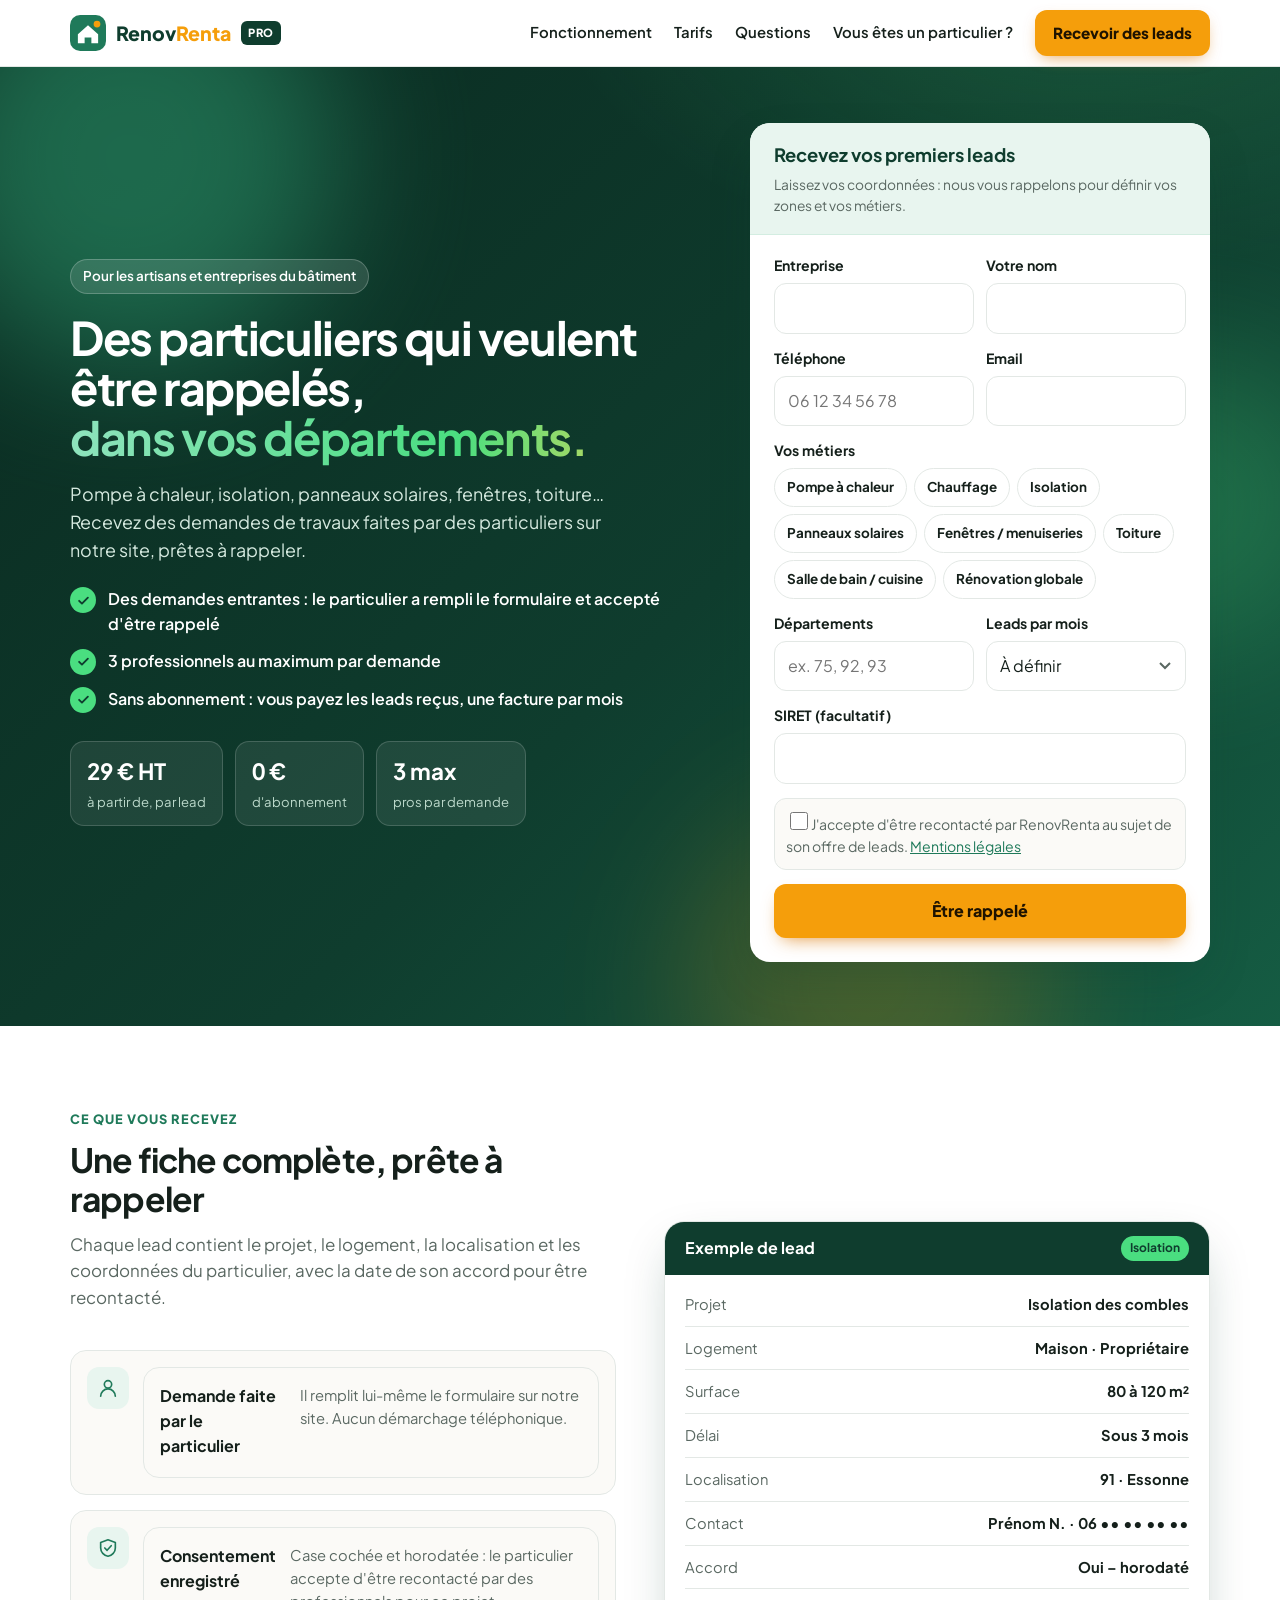
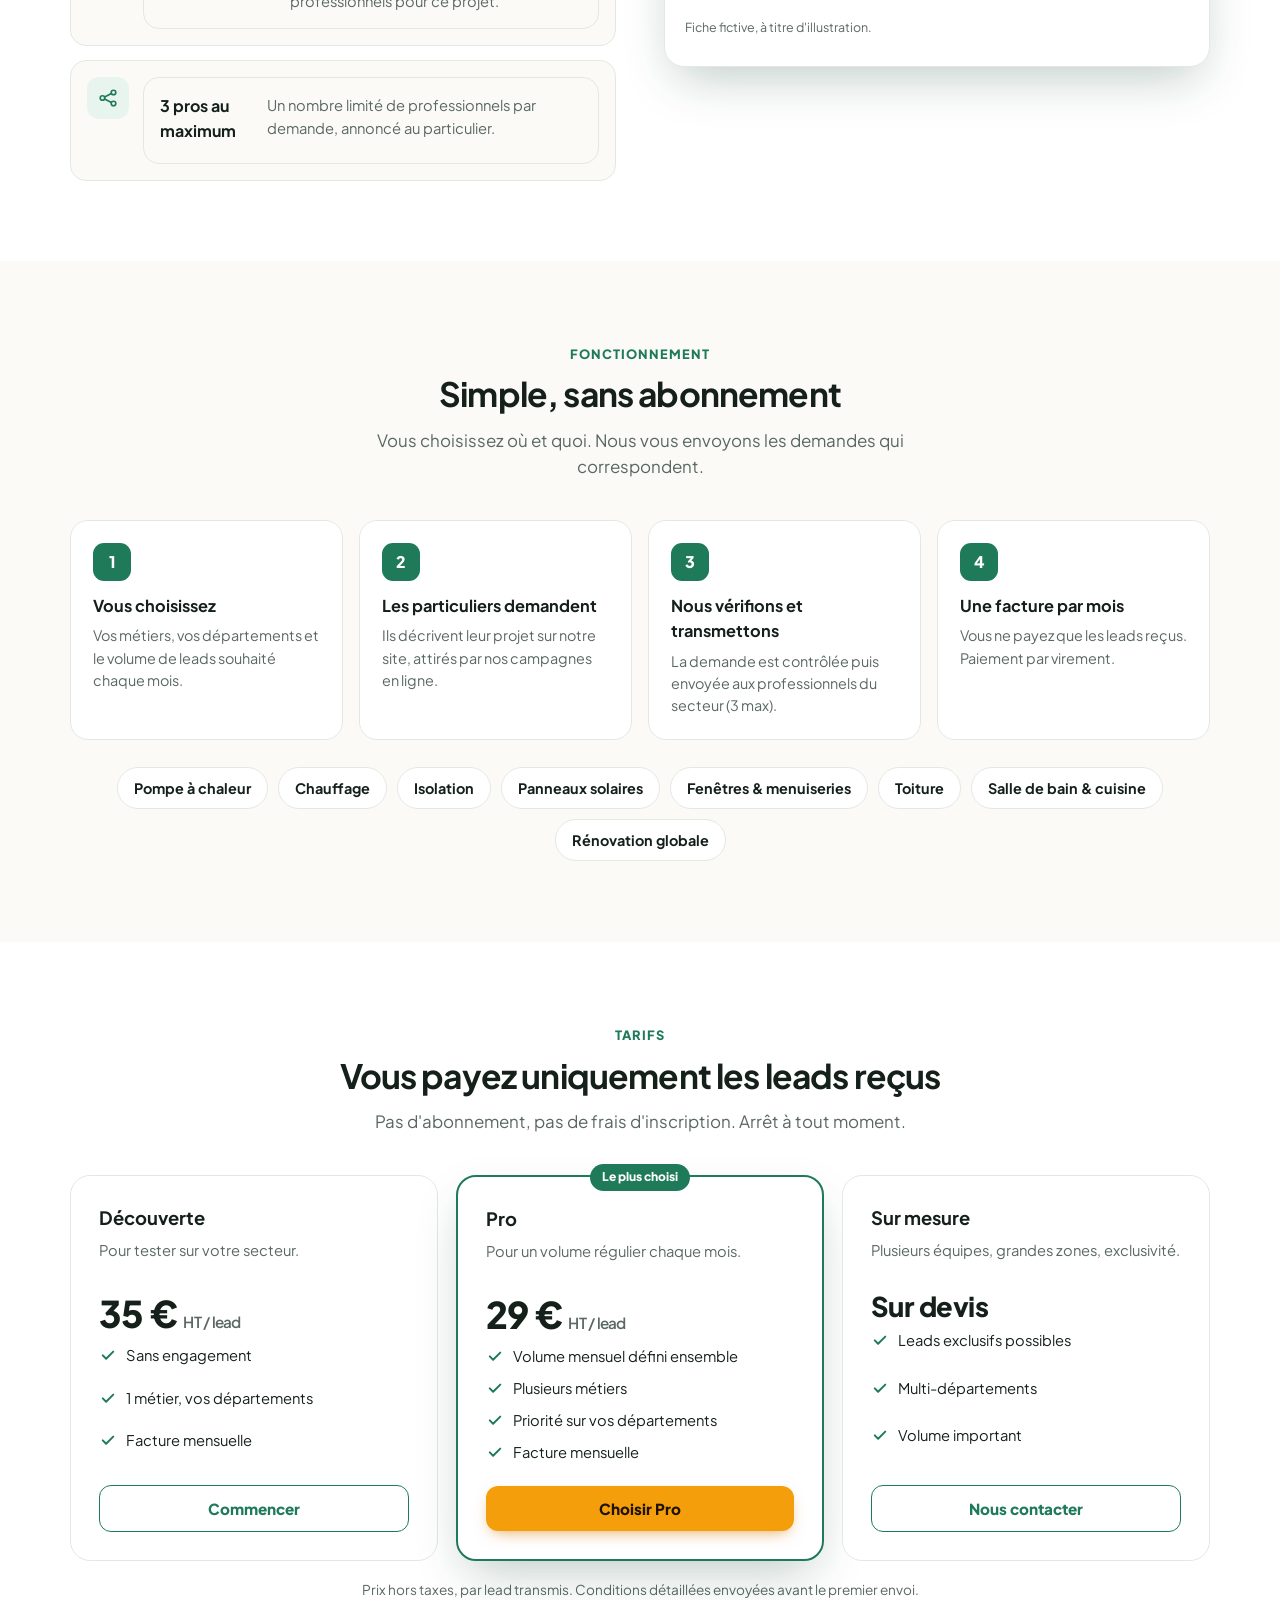
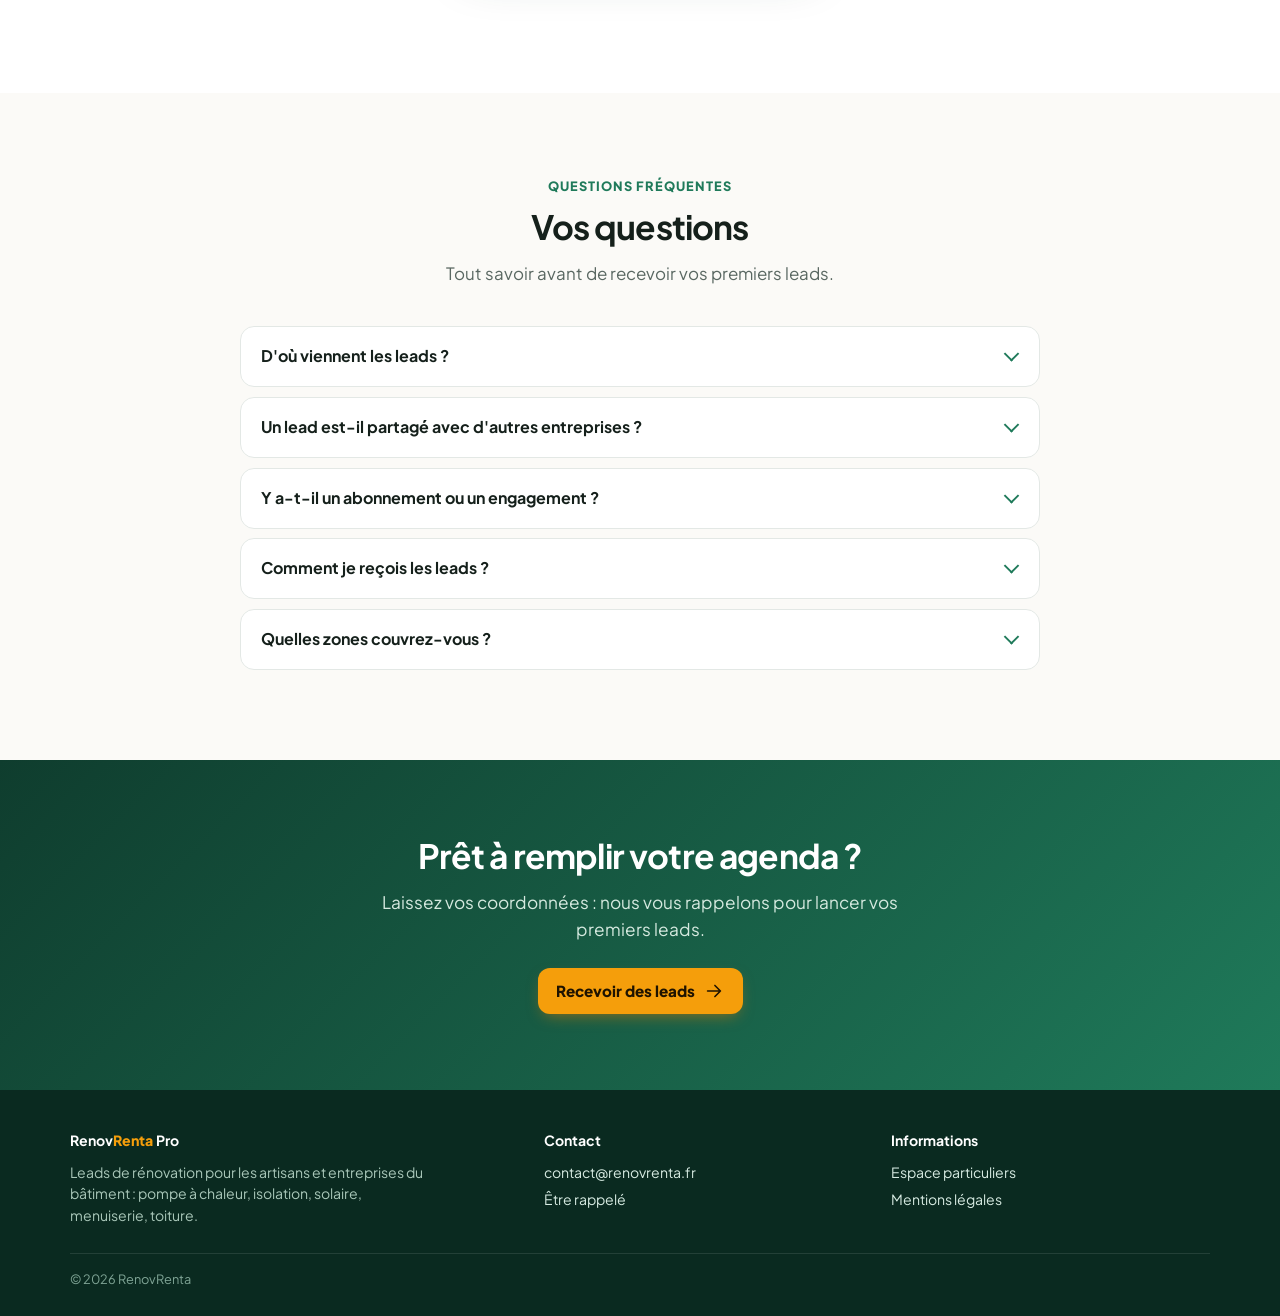
==== commit 9ddbaa34: "Add files via upload" ====
--- a/artisans.html
+++ b/artisans.html
@@ -352,7 +352,9 @@
 const CFG = window.RENOVRENTA || {};
 const SCRIPT_URL = CFG.SCRIPT_URL || '';
 const modeDemo = !/^https:\/\/script\.google\.com\//.test(SCRIPT_URL);
-if (modeDemo) document.getElementById('bandeau-demo').style.display = 'block';
+// Le bandeau n'apparaît qu'en aperçu local (fichier ouvert sur l'ordinateur) ou avec ?demo dans l'adresse, jamais pour les visiteurs
+if (modeDemo && (location.protocol === 'file:' || /[?&]demo/.test(location.search))) document.getElementById('bandeau-demo').style.display = 'block';
+if (modeDemo) console.warn('RenovRenta : SCRIPT_URL non renseigné dans config.js — les demandes ne sont pas enregistrées.');
 
 const METIERS = ['Pompe à chaleur', 'Chauffage', 'Isolation', 'Panneaux solaires', 'Fenêtres / menuiseries', 'Toiture', 'Salle de bain / cuisine', 'Rénovation globale'];
 document.getElementById('pills-metiers').innerHTML = METIERS.map((m, i) =>
--- a/ux.css
+++ b/ux.css
@@ -131,3 +131,61 @@
   .rr-js .rv,.rr-js .hero .wrap>div:first-child>*,.merci ol li{opacity:1!important;transform:none!important}
   .rr-halo{display:none}
 }
+
+/* ===================== Téléphones et iPhone (Safari) ===================== */
+body{-webkit-tap-highlight-color:transparent}
+header.top{-webkit-backdrop-filter:saturate(1.4) blur(8px)}
+/* Les colonnes ne doivent jamais dépasser l'écran */
+.hero .wrap>*,.lead-ex>*,.cm>*,.aides>*,.cartes-t>*,.prix>*,.pq>*,.etapes>*,.deux>*,.tuiles>*,.confiance .wrap>*,footer .grille>*{min-width:0}
+.fiche dd,.fiche dt{overflow-wrap:anywhere}
+.liste-ok>*,.liste-ok>div>div,.etapes .e>div,.plus li>span{min-width:0;overflow-wrap:break-word}
+/* Texte en dégradé : rendu fiable sur Safari */
+.hero h1>span{-webkit-text-fill-color:transparent;-webkit-box-decoration-break:clone;box-decoration-break:clone}
+/* Effets de survol uniquement avec une souris (évite les cartes « bloquées » après un toucher sur iPhone) */
+@media (hover:none){
+  .pq>div:hover,.etapes .e:hover,.etapes>div:hover,.prix>div:hover,.liste-ok>div:hover,.ct:hover,.tuile label:hover,.photo:hover{transform:none;box-shadow:none}
+  .ct:hover .im .ico,.pq>div:hover .ic,.confiance .wrap>div:hover .ic,.liste-ok>div:hover .ic,.tuile label:hover .ico{transform:none}
+  .btn-cta:hover::before,.btn-go:hover::before{left:-60%}
+  .tuile label:active{transform:scale(.97)}
+}
+/* Fenêtres légales sur anciens iPhone */
+dialog.rr-poly[open]{position:fixed;top:50%;left:50%;transform:translate(-50%,-50%);z-index:300;margin:0;max-height:88vh}
+.rr-voile{position:fixed;inset:0;background:rgba(5,20,14,.55);z-index:299}
+/* Mise en page compacte sur téléphone : le formulaire arrive plus vite */
+@media (max-width:480px){
+  .infobar{font-size:.72rem;padding:6px 10px}
+  .infobar .long{display:none}
+  header.top .wrap{height:58px}
+  .logo{font-size:1.08rem;gap:8px}
+  .logo svg{width:30px;height:30px}
+  .hero .pastille{display:none}
+  .hero h1{font-size:1.72rem;line-height:1.12;margin:4px 0 8px}
+  .hero p.accroche,.hero p.acc{font-size:.95rem;line-height:1.5}
+  .carte{border-radius:16px}
+  .q{font-size:1.05rem}
+  .tuiles{gap:8px}
+  .tuile label{min-height:78px;padding:11px;font-size:.84rem;gap:6px}
+  .tuile label .ico{width:34px;height:34px}
+  .tuile label::after{top:8px;right:8px;width:20px;height:20px}
+  .pill label{padding:9px 13px}
+  .actions .btn-go{font-size:.95rem}
+  .rr-ruban{font-size:.82rem;padding:10px 0}
+  section.s{padding:48px 0}
+  h2.titre{font-size:1.5rem}
+  p.intro{font-size:.98rem;margin-bottom:26px}
+  .aides{border-radius:18px;padding:26px 18px}
+  .final .wrap{padding-top:56px;padding-bottom:56px}
+  .fiche dl{grid-template-columns:1fr}
+  .fiche dd{text-align:left;padding-top:0}
+  .fiche dt{border-bottom:0;padding-bottom:2px;font-size:.8rem}
+  footer{padding-bottom:calc(90px + env(safe-area-inset-bottom))}
+}
+@media (max-width:350px){
+  .liste-ok>div{padding:12px;gap:10px}
+  .liste-ok .ic{width:36px;height:36px}
+  .liste-ok p,.etapes p,.pq p{-webkit-hyphens:auto;hyphens:auto}
+  .tuiles{grid-template-columns:1fr 1fr}
+  .tuile label{font-size:.8rem;min-height:74px}
+  .btn-cta.head{padding:8px 10px;font-size:.78rem}
+  .logo small{display:none}
+}
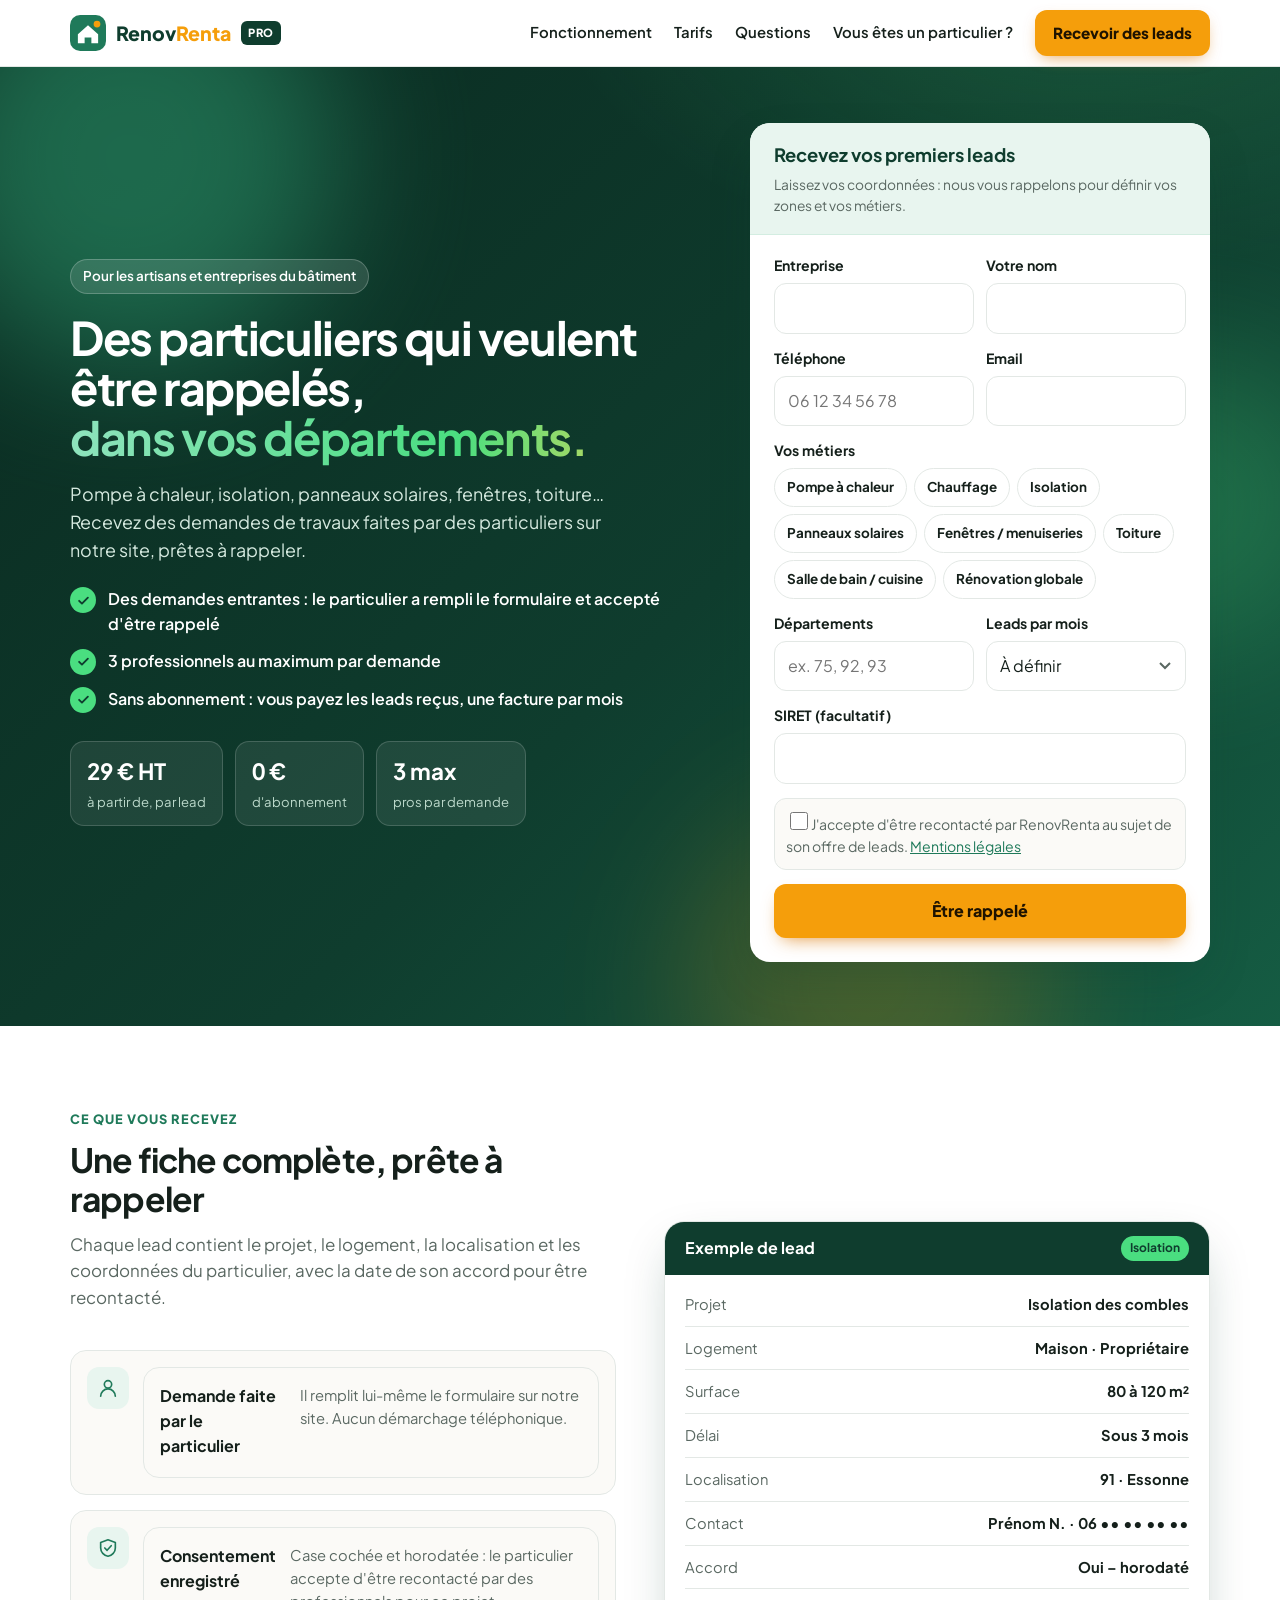
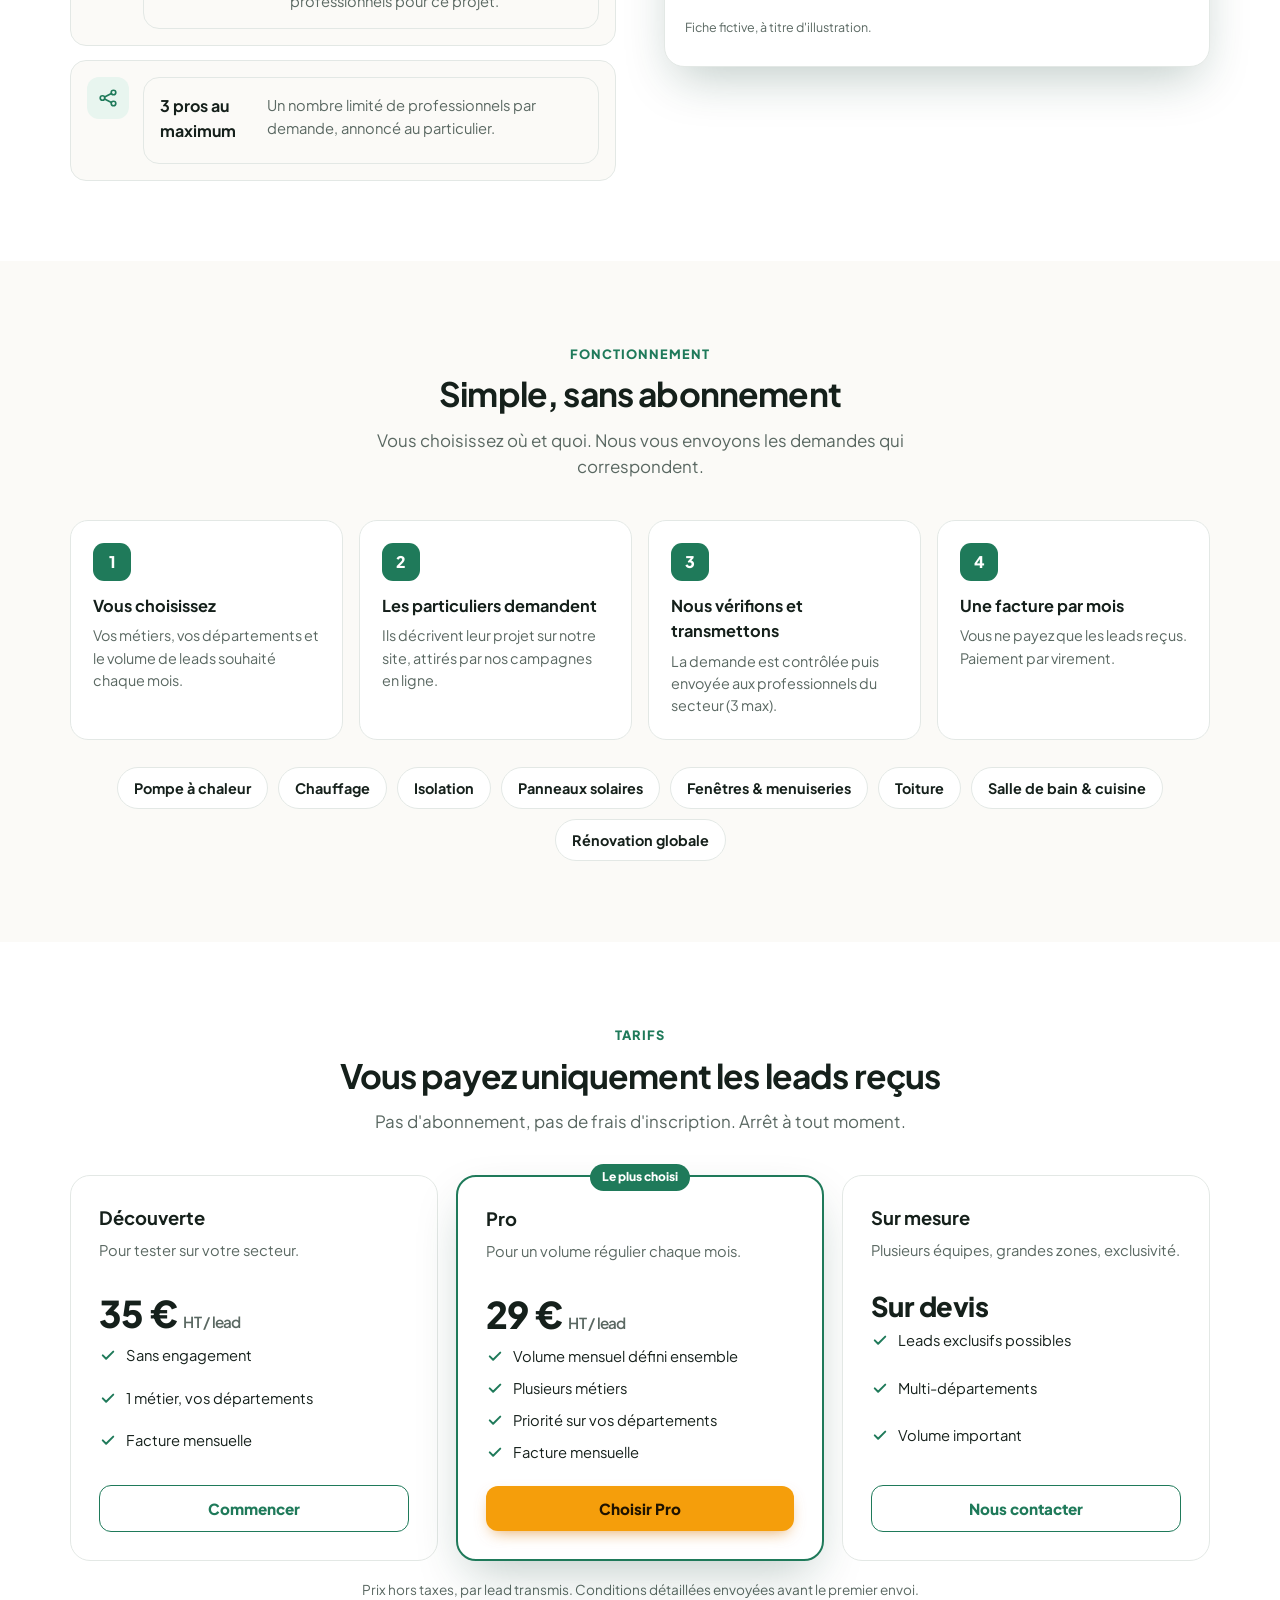
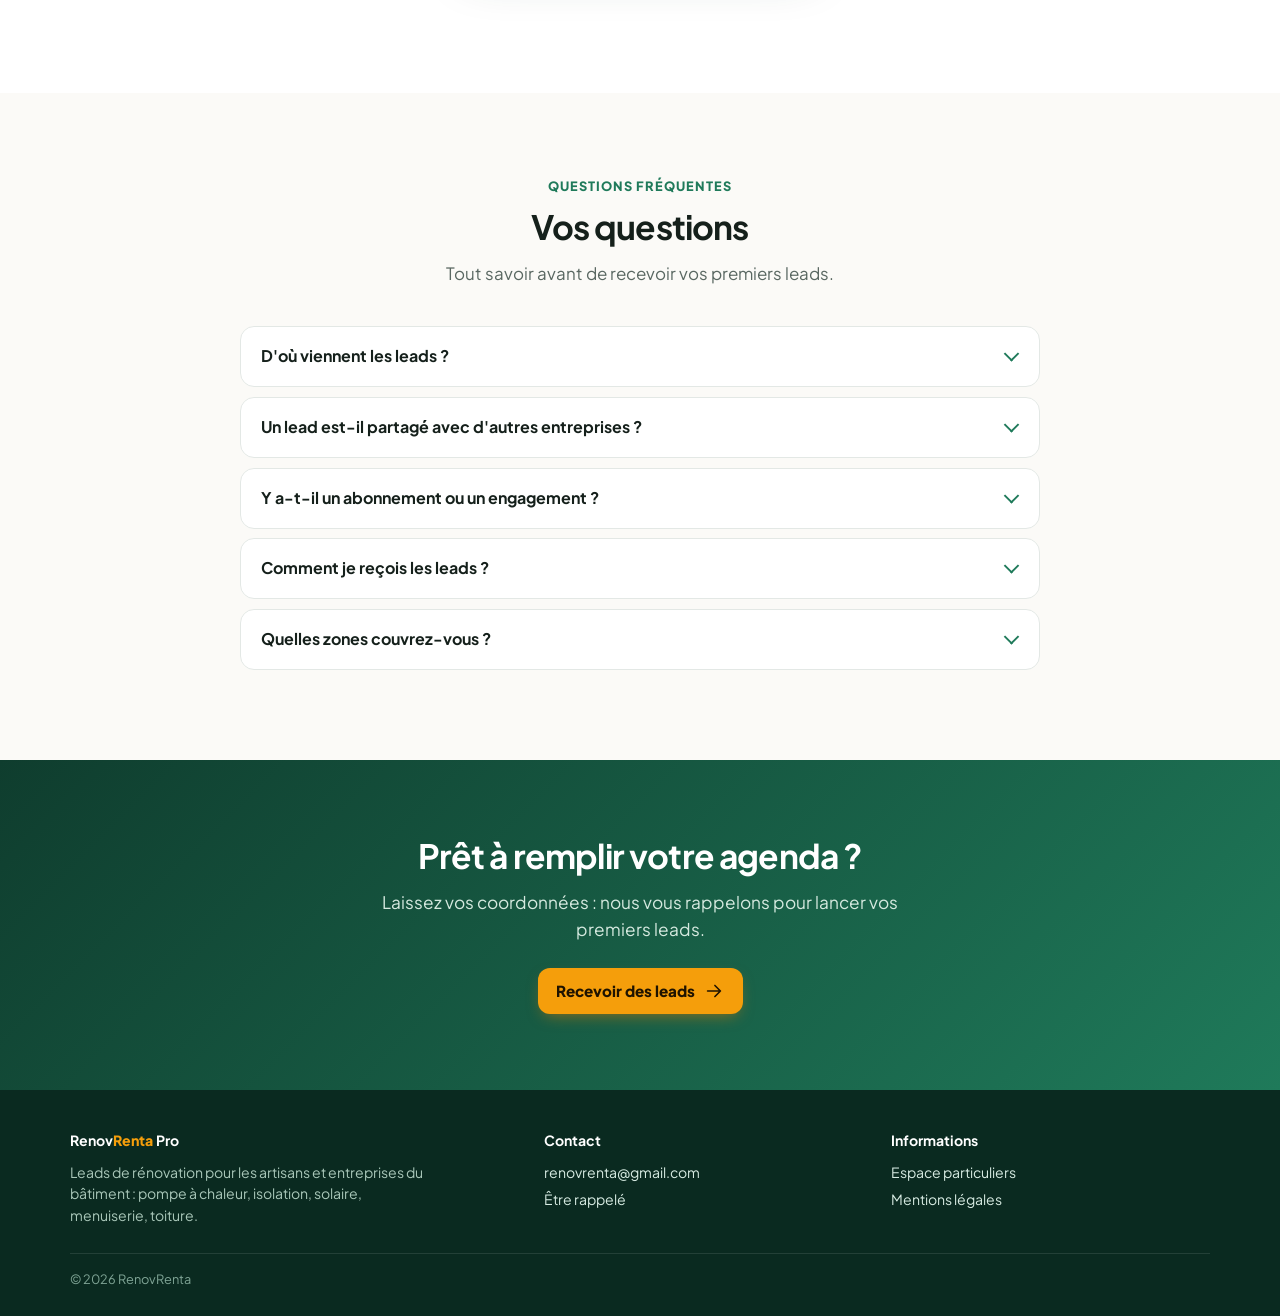
==== commit b0bb5706: "Add files via upload" ====
--- a/artisans.html
+++ b/artisans.html
@@ -164,7 +164,7 @@
     </nav>
   </div>
 </header>
-<div class="demo" id="bandeau-demo">Mode démonstration : le formulaire n'est pas encore relié à Google Sheets (config.js).</div>
+<div class="demo" id="bandeau-demo">Mode démonstration : aucune destination configurée dans config.js.</div>
 
 <main>
 <div class="hero">
@@ -341,7 +341,7 @@
     <h3>Hébergement</h3>
     <p><span data-legal="hebergeur"></span>.</p>
     <h3>Données des professionnels</h3>
-    <p>Les informations envoyées via ce formulaire servent uniquement à vous recontacter au sujet de notre offre et à gérer la relation commerciale. Vous pouvez en demander l'accès, la rectification ou la suppression par email.</p>
+    <p>Les informations envoyées via ce formulaire servent uniquement à vous recontacter au sujet de notre offre et à gérer la relation commerciale. Elles nous sont transmises par email via FormSubmit et, le cas échéant, enregistrées dans Google Sheets. Vous pouvez en demander l'accès, la rectification ou la suppression par email.</p>
   </div>
   <div class="fermer"><button class="btn-go" style="width:auto;padding:11px 20px" data-fermer>Fermer</button></div>
 </dialog>
@@ -351,10 +351,10 @@
 <script>
 const CFG = window.RENOVRENTA || {};
 const SCRIPT_URL = CFG.SCRIPT_URL || '';
-const modeDemo = !/^https:\/\/script\.google\.com\//.test(SCRIPT_URL);
+const modeDemo = !(window.rrPret && window.rrPret());
 // Le bandeau n'apparaît qu'en aperçu local (fichier ouvert sur l'ordinateur) ou avec ?demo dans l'adresse, jamais pour les visiteurs
 if (modeDemo && (location.protocol === 'file:' || /[?&]demo/.test(location.search))) document.getElementById('bandeau-demo').style.display = 'block';
-if (modeDemo) console.warn('RenovRenta : SCRIPT_URL non renseigné dans config.js — les demandes ne sont pas enregistrées.');
+if (modeDemo) console.warn('RenovRenta : ni SCRIPT_URL ni EMAIL_LEADS dans config.js.');
 
 const METIERS = ['Pompe à chaleur', 'Chauffage', 'Isolation', 'Panneaux solaires', 'Fenêtres / menuiseries', 'Toiture', 'Salle de bain / cuisine', 'Rénovation globale'];
 document.getElementById('pills-metiers').innerHTML = METIERS.map((m, i) =>
@@ -396,7 +396,7 @@
   try {
     if (modeDemo && location.protocol !== 'file:') { err.textContent = 'Formulaire bientôt disponible. Écrivez-nous à ' + CFG.EMAIL + '.'; err.style.display = 'block'; btn.disabled = false; btn.textContent = 'Être rappelé'; return; }
     if (modeDemo) { console.warn('Démo', Object.fromEntries(p)); await new Promise(r => setTimeout(r, 500)); }
-    else await fetch(SCRIPT_URL, { method: 'POST', mode: 'no-cors', body: p });
+    else await window.rrEnvoyer(p);
     form.style.display = 'none'; document.getElementById('ok').style.display = 'block';
   } catch (x) {
     err.textContent = "L'envoi n'a pas fonctionné. Réessayez ou écrivez-nous à " + CFG.EMAIL + '.'; err.style.display = 'block';
